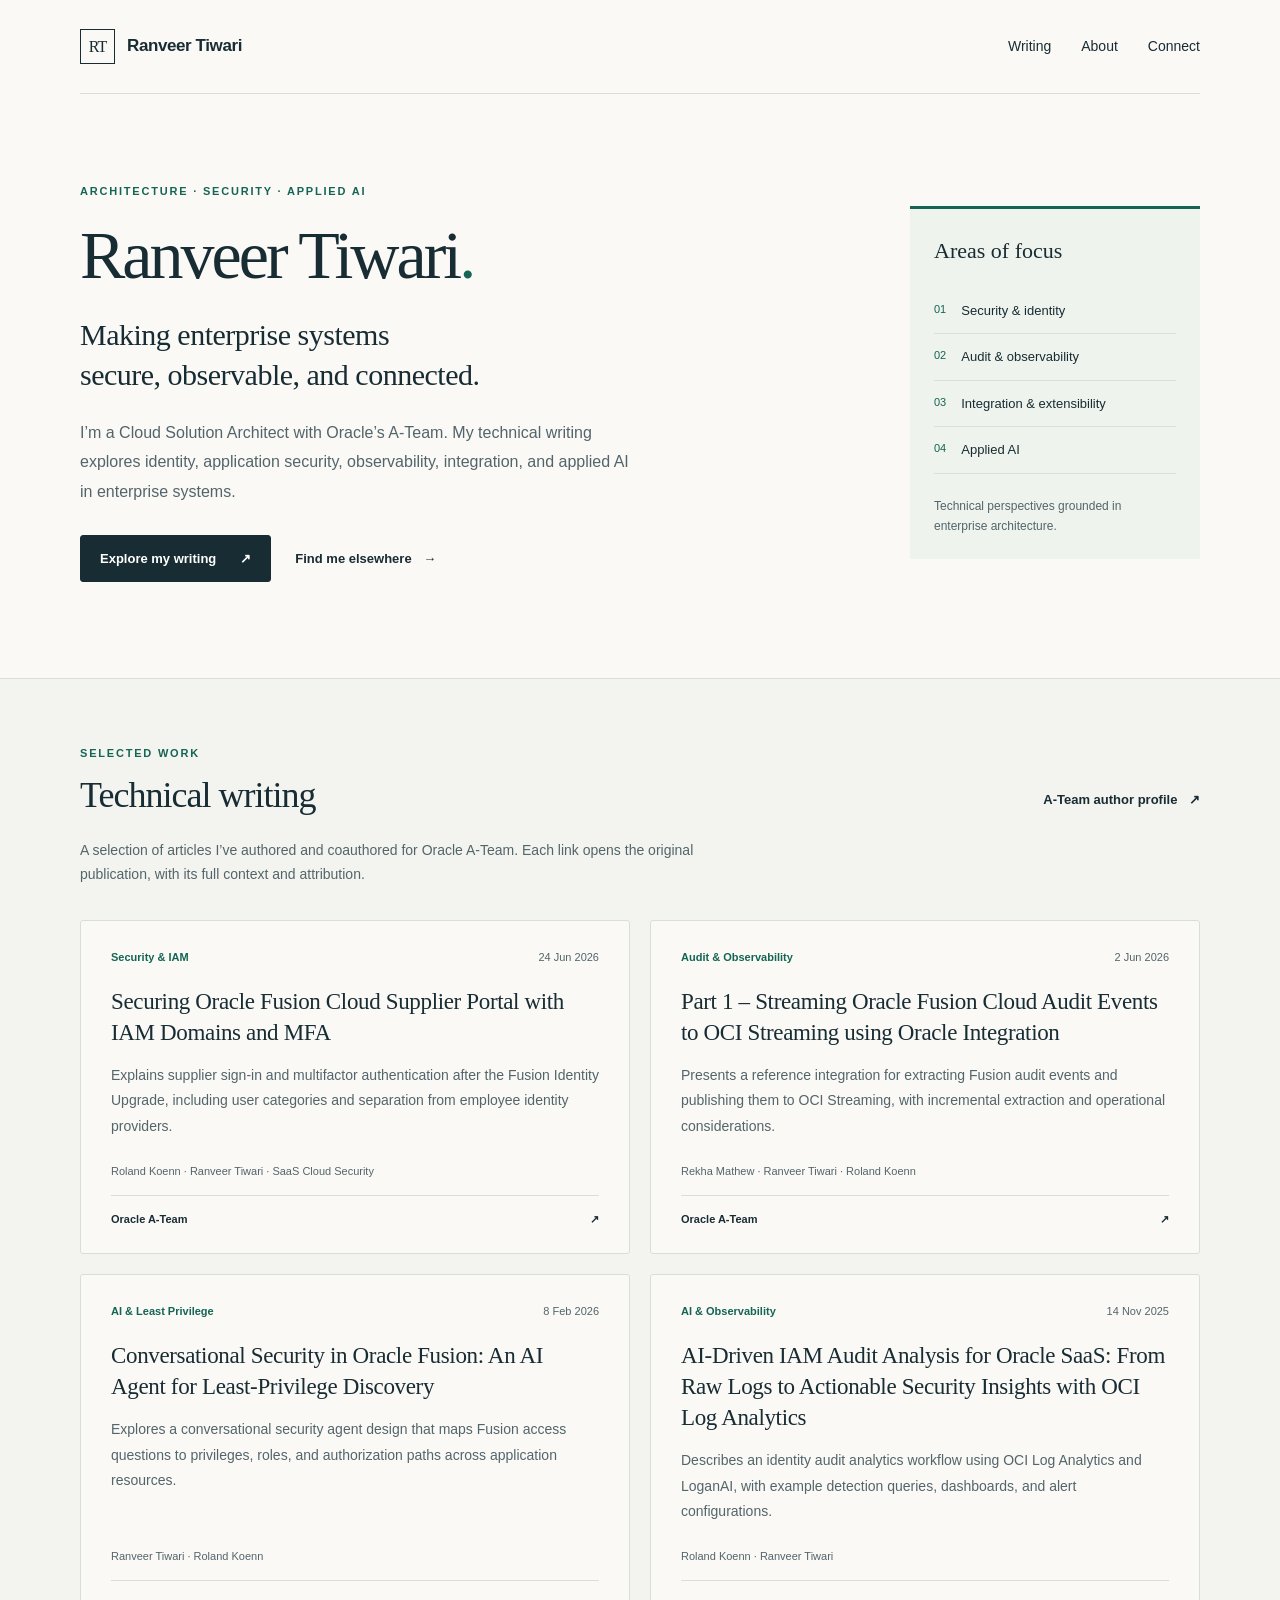
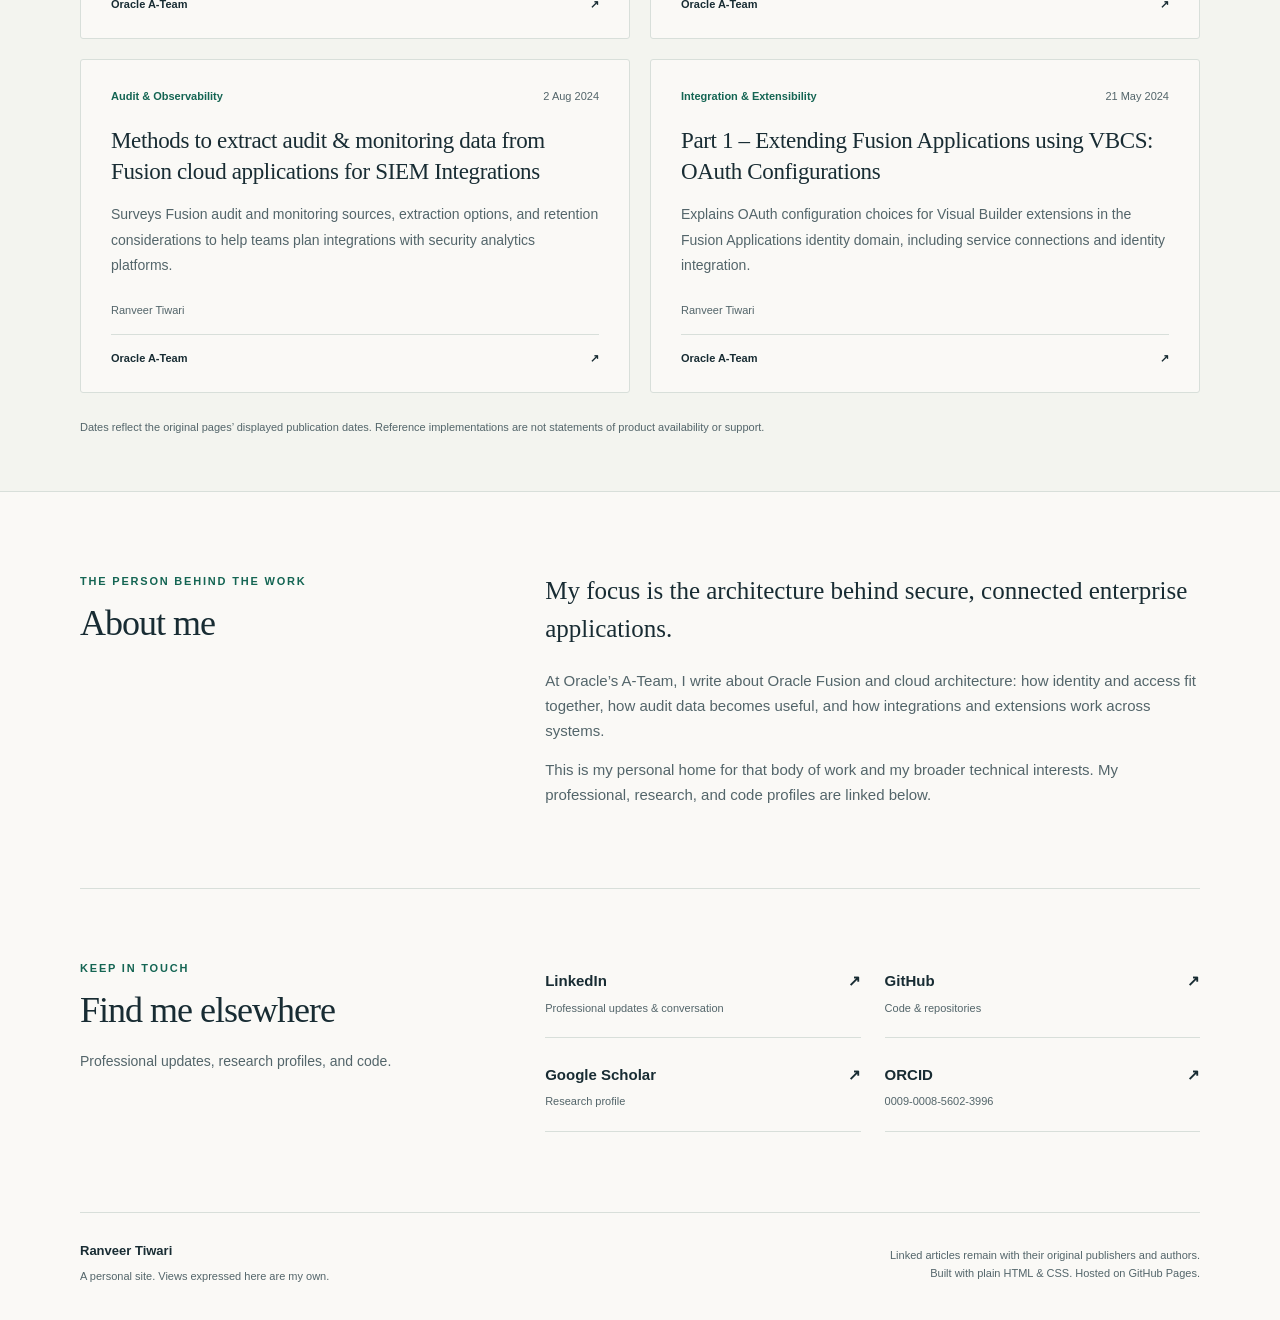
==== index.html @ 76f9ebee "Create Ranveer Tiwari personal portfolio site" ====
<!doctype html>
<html lang="en">
<head>
  <meta charset="utf-8">
  <meta name="viewport" content="width=device-width, initial-scale=1">
  <meta name="color-scheme" content="light">
  <title>Ranveer Tiwari — Enterprise Architecture, Security &amp; Applied AI</title>
  <meta name="description" content="Ranveer Tiwari’s personal home for technical writing on enterprise architecture, Oracle Fusion security, observability, integration, and applied AI.">
  <link rel="canonical" href="https://ranvet.github.io/">
  <meta property="og:type" content="website">
  <meta property="og:site_name" content="Ranveer Tiwari">
  <meta property="og:title" content="Ranveer Tiwari — Enterprise Architecture, Security &amp; Applied AI">
  <meta property="og:description" content="Technical writing and reference architectures for secure, observable enterprise systems.">
  <meta property="og:url" content="https://ranvet.github.io/">
  <meta name="twitter:card" content="summary">
  <link rel="icon" href="/assets/favicon.svg" type="image/svg+xml">
  <link rel="stylesheet" href="/assets/style.css">
  <script type="application/ld+json">
  {
    "@context": "https://schema.org",
    "@type": "Person",
    "name": "Ranveer Tiwari",
    "url": "https://ranvet.github.io/",
    "sameAs": [
      "https://github.com/Ranvet",
      "https://www.linkedin.com/in/ranveertiwari/",
      "https://scholar.google.com/citations?user=N9rX1bMAAAAJ&hl=en",
      "https://orcid.org/0009-0008-5602-3996",
      "https://www.ateam-oracle.com/authors/ranveer-tiwari/"
    ]
  }
  </script>
</head>
<body>
  <a class="skip-link" href="#main">Skip to content</a>
  <header class="site-header wrap">
    <a class="brand" href="/" aria-label="Ranveer Tiwari home"><span class="monogram" aria-hidden="true">RT</span>Ranveer Tiwari</a>
    <nav aria-label="Main navigation">
      <a href="#writing">Writing</a>
      <a href="#about">About</a>
      <a href="#connect">Connect</a>
    </nav>
  </header>

  <main id="main">
    <section class="hero wrap" aria-labelledby="intro-title">
      <div class="hero-copy">
        <p class="eyebrow">Architecture · Security · Applied AI</p>
        <h1 id="intro-title">Ranveer Tiwari<span class="name-dot">.</span></h1>
        <p class="hero-deck">Making enterprise systems<br class="desktop-break"> secure, observable, and connected.</p>
        <p class="hero-description">I’m a Cloud Solution Architect with Oracle’s A-Team. My technical writing explores identity, application security, observability, integration, and applied AI in enterprise systems.</p>
        <div class="hero-actions">
          <a class="button" href="#writing">Explore my writing <span aria-hidden="true">↗</span></a>
          <a class="text-link" href="#connect">Find me elsewhere <span aria-hidden="true">→</span></a>
        </div>
      </div>
      <aside class="focus-note" aria-label="Areas of focus">
        <span class="note-label">Areas of focus</span>
        <ol>
          <li><span aria-hidden="true">01</span>Security &amp; identity</li>
          <li><span aria-hidden="true">02</span>Audit &amp; observability</li>
          <li><span aria-hidden="true">03</span>Integration &amp; extensibility</li>
          <li><span aria-hidden="true">04</span>Applied AI</li>
        </ol>
        <p>Technical perspectives grounded in enterprise architecture.</p>
      </aside>
    </section>

    <section class="writing-section" id="writing" aria-labelledby="writing-title">
      <div class="wrap">
        <div class="section-heading">
          <div><p class="eyebrow">Selected work</p><h2 id="writing-title">Technical writing</h2></div>
          <a class="text-link" href="https://www.ateam-oracle.com/authors/ranveer-tiwari/">A-Team author profile <span aria-hidden="true">↗</span></a>
        </div>
        <p class="section-intro">A selection of articles I’ve authored and coauthored for Oracle A-Team. Each link opens the original publication, with its full context and attribution.</p>
        <div class="article-grid">
          <article class="article-card">
            <div class="article-meta"><span>Security &amp; IAM</span><time datetime="2026-06-24">24 Jun 2026</time></div>
            <h3><a href="https://www.ateam-oracle.com/securing-oracle-fusion-cloud-supplier-portal-with-iam-domains-and-mfa">Securing Oracle Fusion Cloud Supplier Portal with IAM Domains and MFA</a></h3>
            <p>Explains supplier sign-in and multifactor authentication after the Fusion Identity Upgrade, including user categories and separation from employee identity providers.</p>
            <p class="byline">Roland Koenn · Ranveer Tiwari · SaaS Cloud Security</p>
            <span class="publication-label">Oracle A-Team <span aria-hidden="true">↗</span></span>
          </article>
          <article class="article-card">
            <div class="article-meta"><span>Audit &amp; Observability</span><time datetime="2026-06-02">2 Jun 2026</time></div>
            <h3><a href="https://www.ateam-oracle.com/part-1-streaming-oracle-fusion-cloud-audit-events-to-oci-streaming-using-oracle-integration">Part 1 – Streaming Oracle Fusion Cloud Audit Events to OCI Streaming using Oracle Integration</a></h3>
            <p>Presents a reference integration for extracting Fusion audit events and publishing them to OCI Streaming, with incremental extraction and operational considerations.</p>
            <p class="byline">Rekha Mathew · Ranveer Tiwari · Roland Koenn</p>
            <span class="publication-label">Oracle A-Team <span aria-hidden="true">↗</span></span>
          </article>
          <article class="article-card">
            <div class="article-meta"><span>AI &amp; Least Privilege</span><time datetime="2026-02-08">8 Feb 2026</time></div>
            <h3><a href="https://www.ateam-oracle.com/conversational-security-in-oracle-fusion-an-ai-agent-for-least-privilege-discovery">Conversational Security in Oracle Fusion: An AI Agent for Least-Privilege Discovery</a></h3>
            <p>Explores a conversational security agent design that maps Fusion access questions to privileges, roles, and authorization paths across application resources.</p>
            <p class="byline">Ranveer Tiwari · Roland Koenn</p>
            <span class="publication-label">Oracle A-Team <span aria-hidden="true">↗</span></span>
          </article>
          <article class="article-card">
            <div class="article-meta"><span>AI &amp; Observability</span><time datetime="2025-11-14">14 Nov 2025</time></div>
            <h3><a href="https://www.ateam-oracle.com/aidriven-iam-audit-analysis-for-oracle-saas-from-raw-logs-to-actionable-security-insights-with-oci-log-analytics">AI-Driven IAM Audit Analysis for Oracle SaaS: From Raw Logs to Actionable Security Insights with OCI Log Analytics</a></h3>
            <p>Describes an identity audit analytics workflow using OCI Log Analytics and LoganAI, with example detection queries, dashboards, and alert configurations.</p>
            <p class="byline">Roland Koenn · Ranveer Tiwari</p>
            <span class="publication-label">Oracle A-Team <span aria-hidden="true">↗</span></span>
          </article>
          <article class="article-card">
            <div class="article-meta"><span>Audit &amp; Observability</span><time datetime="2024-08-02">2 Aug 2024</time></div>
            <h3><a href="https://www.ateam-oracle.com/methods-to-extract-audit-monitoring-data-from-fusion-applications">Methods to extract audit &amp; monitoring data from Fusion cloud applications for SIEM Integrations</a></h3>
            <p>Surveys Fusion audit and monitoring sources, extraction options, and retention considerations to help teams plan integrations with security analytics platforms.</p>
            <p class="byline">Ranveer Tiwari</p>
            <span class="publication-label">Oracle A-Team <span aria-hidden="true">↗</span></span>
          </article>
          <article class="article-card">
            <div class="article-meta"><span>Integration &amp; Extensibility</span><time datetime="2024-05-21">21 May 2024</time></div>
            <h3><a href="https://www.ateam-oracle.com/using-vbcs-service-connections-provisioned-in-fusion-iam-identity-domain">Part 1 – Extending Fusion Applications using VBCS: OAuth Configurations</a></h3>
            <p>Explains OAuth configuration choices for Visual Builder extensions in the Fusion Applications identity domain, including service connections and identity integration.</p>
            <p class="byline">Ranveer Tiwari</p>
            <span class="publication-label">Oracle A-Team <span aria-hidden="true">↗</span></span>
          </article>
        </div>
        <p class="source-note">Dates reflect the original pages’ displayed publication dates. Reference implementations are not statements of product availability or support.</p>
      </div>
    </section>

    <section class="about-section wrap" id="about" aria-labelledby="about-title">
      <div><p class="eyebrow">The person behind the work</p><h2 id="about-title">About me</h2></div>
      <div class="about-copy">
        <p class="about-lead">My focus is the architecture behind secure, connected enterprise applications.</p>
        <p>At Oracle’s A-Team, I write about Oracle Fusion and cloud architecture: how identity and access fit together, how audit data becomes useful, and how integrations and extensions work across systems.</p>
        <p>This is my personal home for that body of work and my broader technical interests. My professional, research, and code profiles are linked below.</p>
      </div>
    </section>

    <section class="connect-section wrap" id="connect" aria-labelledby="connect-title">
      <div><p class="eyebrow">Keep in touch</p><h2 id="connect-title">Find me elsewhere</h2><p>Professional updates, research profiles, and code.</p></div>
      <div class="profile-grid">
        <a href="https://www.linkedin.com/in/ranveertiwari/"><span>LinkedIn<small>Professional updates &amp; conversation</small></span><span aria-hidden="true">↗</span></a>
        <a href="https://github.com/Ranvet"><span>GitHub<small>Code &amp; repositories</small></span><span aria-hidden="true">↗</span></a>
        <a href="https://scholar.google.com/citations?user=N9rX1bMAAAAJ&amp;hl=en"><span>Google Scholar<small>Research profile</small></span><span aria-hidden="true">↗</span></a>
        <a href="https://orcid.org/0009-0008-5602-3996"><span>ORCID<small>0009-0008-5602-3996</small></span><span aria-hidden="true">↗</span></a>
      </div>
    </section>
  </main>

  <footer class="site-footer wrap">
    <div><a class="footer-name" href="/">Ranveer Tiwari</a><p>A personal site. Views expressed here are my own.</p></div>
    <p>Linked articles remain with their original publishers and authors.<br>Built with plain HTML &amp; CSS. Hosted on GitHub Pages.</p>
  </footer>
</body>
</html>
---- assets/style.css ----
:root{--paper:#faf9f6;--white:#fff;--ink:#182c33;--muted:#53656a;--accent:#146553;--line:#d8dfda;--tint:#eef3ed;--serif:Georgia,'Times New Roman',serif;--sans:-apple-system,BlinkMacSystemFont,'Segoe UI',sans-serif}
*{box-sizing:border-box}
html{scroll-behavior:smooth;scroll-padding-top:30px}
body{margin:0;background:var(--paper);color:var(--ink);font:16px/1.65 var(--sans);-webkit-font-smoothing:antialiased}
a{color:inherit;text-underline-offset:5px}
a:hover{color:var(--accent)}
a:focus-visible{outline:3px solid var(--accent);outline-offset:5px;border-radius:2px}
.wrap{width:min(1120px,calc(100% - 96px));margin-inline:auto}
.skip-link{position:absolute;left:24px;top:-100px;z-index:10;background:var(--ink);color:white;padding:12px 18px}
.skip-link:focus{top:12px;color:white}
.site-header{display:flex;align-items:center;justify-content:space-between;gap:24px;padding-block:29px;border-bottom:1px solid var(--line)}
.brand{display:inline-flex;align-items:center;gap:12px;text-decoration:none;font-size:17px;font-weight:650;letter-spacing:-.4px}
.monogram{display:grid;place-items:center;width:35px;height:35px;border:1px solid var(--ink);font:16px var(--serif);letter-spacing:-1px}
nav{display:flex;gap:30px;font-size:14px}
nav a{text-decoration:none}
.hero{display:grid;grid-template-columns:minmax(0,1fr) 290px;align-items:center;gap:70px;padding-block:88px 96px}
.eyebrow{margin:0 0 19px;color:var(--accent);font-size:11px;font-weight:700;letter-spacing:1.8px;text-transform:uppercase}
h1,h2,h3,p{margin-top:0}
h1{margin-bottom:23px;font:clamp(44px,5.5vw,68px)/1.07 var(--serif);letter-spacing:-3px}
.name-dot{color:var(--accent)}
.hero-deck{margin-bottom:22px;font:clamp(23px,2.5vw,30px)/1.35 var(--serif);letter-spacing:-.5px}
.hero-description{max-width:565px;color:var(--muted);font-size:16px;line-height:1.85}
.hero-actions{display:flex;flex-wrap:wrap;align-items:center;gap:24px;margin-top:28px}
.button{display:inline-flex;align-items:center;gap:24px;background:var(--ink);color:var(--white);padding:12px 19px;text-decoration:none;font-size:13px;font-weight:600;border:1px solid var(--ink);border-radius:3px}
.button:hover{background:var(--accent);border-color:var(--accent);color:white}
.text-link{font-size:13px;font-weight:600;text-decoration:none}
.text-link:hover{text-decoration:underline}
.text-link span{display:inline-block;margin-left:8px}
.focus-note{border-top:3px solid var(--accent);background:var(--tint);padding:29px 24px 22px}
.note-label{font:22px var(--serif)}
.focus-note ol{list-style:none;padding:0;margin:22px 0}
.focus-note li{display:flex;gap:15px;font-size:13px;padding:12px 0;border-bottom:1px solid var(--line)}
.focus-note li span{font-size:11px;color:var(--accent)}
.focus-note p{margin:0;font-size:12px;color:var(--muted);line-height:1.7}
.writing-section{padding-block:65px 55px;border-top:1px solid var(--line);border-bottom:1px solid var(--line);background:#f3f4ef}
.section-heading{display:flex;align-items:flex-end;justify-content:space-between;gap:24px}
.section-heading .eyebrow,.about-section .eyebrow,.connect-section .eyebrow{margin-bottom:12px}
h2{margin:0;font:36px/1.2 var(--serif);letter-spacing:-1px}
.section-heading>.text-link{margin-bottom:7px}
.section-intro{max-width:680px;font-size:14px;color:var(--muted);margin:22px 0 34px}
.article-grid{display:grid;grid-template-columns:repeat(2,minmax(0,1fr));gap:20px}
.article-card{display:flex;flex-direction:column;background:var(--paper);border:1px solid var(--line);padding:28px 30px 25px;border-radius:3px}
.article-meta{display:flex;justify-content:space-between;align-items:baseline;flex-wrap:wrap;gap:8px;margin-bottom:21px;font-size:11px;line-height:1.5}
.article-meta>span{color:var(--accent);font-weight:650}
.article-meta time{color:var(--muted);white-space:nowrap}
h3{font:23px/1.35 var(--serif);letter-spacing:-.35px;margin-bottom:15px}
h3 a{text-decoration:none}
h3 a:hover{text-decoration:underline}
.article-card>p:not(.byline){font-size:14px;color:var(--muted);margin-bottom:23px;line-height:1.8}
.byline{margin-top:auto;margin-bottom:13px;font-size:11px;line-height:1.8;color:var(--muted)}
.publication-label{font-size:11px;font-weight:600;border-top:1px solid var(--line);padding-top:14px;display:flex;justify-content:space-between}
.source-note{font-size:11px;color:var(--muted);margin:25px 0 0}
.about-section{display:grid;grid-template-columns:1fr 1.7fr;gap:80px;padding-block:80px;border-bottom:1px solid var(--line)}
.about-copy p{color:var(--muted);font-size:15px}
.about-copy .about-lead{font:25px/1.5 var(--serif);color:var(--ink);margin-bottom:22px}
.about-copy p:last-child{margin-bottom:0}
.connect-section{display:grid;grid-template-columns:1fr 1.7fr;gap:80px;padding-block:70px 80px}
.connect-section>div>p:last-child{font-size:14px;color:var(--muted);margin:18px 0 0}
.profile-grid{display:grid;grid-template-columns:1fr 1fr;gap:15px 24px}
.profile-grid a{display:flex;justify-content:space-between;align-items:flex-start;gap:12px;border-bottom:1px solid var(--line);padding-block:10px 20px;text-decoration:none;font-size:15px;font-weight:600}
.profile-grid small{display:block;font-weight:400;font-size:11px;color:var(--muted);margin-top:5px}
.profile-grid a:hover{border-bottom-color:var(--accent)}
.site-footer{display:flex;justify-content:space-between;gap:32px;border-top:1px solid var(--line);padding-block:27px 35px;color:var(--muted);font-size:11px}
.footer-name{color:var(--ink);text-decoration:none;font-size:13px;font-weight:600}
.site-footer p{margin:6px 0 0}
.site-footer>p{text-align:right}
.not-found{min-height:65vh;padding-block:100px}
.not-found h1{font-size:55px}
@media(min-width:1600px){.hero{padding-block:105px 110px}}
@media(max-width:960px){.wrap{width:calc(100% - 56px)}.hero{grid-template-columns:minmax(0,1fr) 250px;gap:35px;padding-block:65px}.about-section,.connect-section{gap:40px;grid-template-columns:1fr 1.5fr}.article-card{padding:24px}.profile-grid{grid-template-columns:1fr}.desktop-break{display:none}}
@media(max-width:700px){.wrap{width:calc(100% - 40px)}.site-header{padding-block:20px;gap:16px;flex-wrap:wrap}.brand{font-size:15px}nav{gap:19px;font-size:13px}.monogram{width:30px;height:30px}.hero{grid-template-columns:1fr;gap:35px;padding-block:48px 50px}h1{font-size:49px;letter-spacing:-2px}.hero-deck{font-size:27px}.hero-description{font-size:15px}.hero-actions{gap:19px}.focus-note{padding:23px}.focus-note ol{display:grid;grid-template-columns:1fr 1fr;gap:0 20px;margin-block:15px}.focus-note li{font-size:12px;gap:9px}.section-heading{display:block}.section-heading>.text-link{display:inline-block;margin:20px 0 0}.writing-section{padding-block:43px}.article-grid{grid-template-columns:1fr;gap:16px}.article-card{padding:23px}h2{font-size:32px}h3{font-size:23px}.article-meta{margin-bottom:17px}.about-section,.connect-section{grid-template-columns:1fr;gap:28px;padding-block:48px}.profile-grid{grid-template-columns:1fr 1fr;gap:12px 22px}.site-footer{flex-direction:column;gap:15px}.site-footer>p{text-align:left}}
@media(max-width:380px){.brand{font-size:14px}nav{gap:16px}.site-header{gap:18px}h1{font-size:43px}.profile-grid,.focus-note ol{grid-template-columns:1fr}.hero-actions{align-items:flex-start;flex-direction:column}.article-card{padding:20px}}
@media(prefers-reduced-motion:reduce){html{scroll-behavior:auto}}
@media print{body{background:white;font-size:11pt}.wrap{width:100%}.site-header nav,.hero-actions,.focus-note,.skip-link{display:none}.hero{display:block;padding:25px 0}.hero h1{font-size:36pt}.writing-section{padding:25px 0}.article-grid{display:block}.article-card{break-inside:avoid;margin-bottom:15px}.about-section,.connect-section{display:block;padding:25px 0}.site-footer{font-size:9pt}}
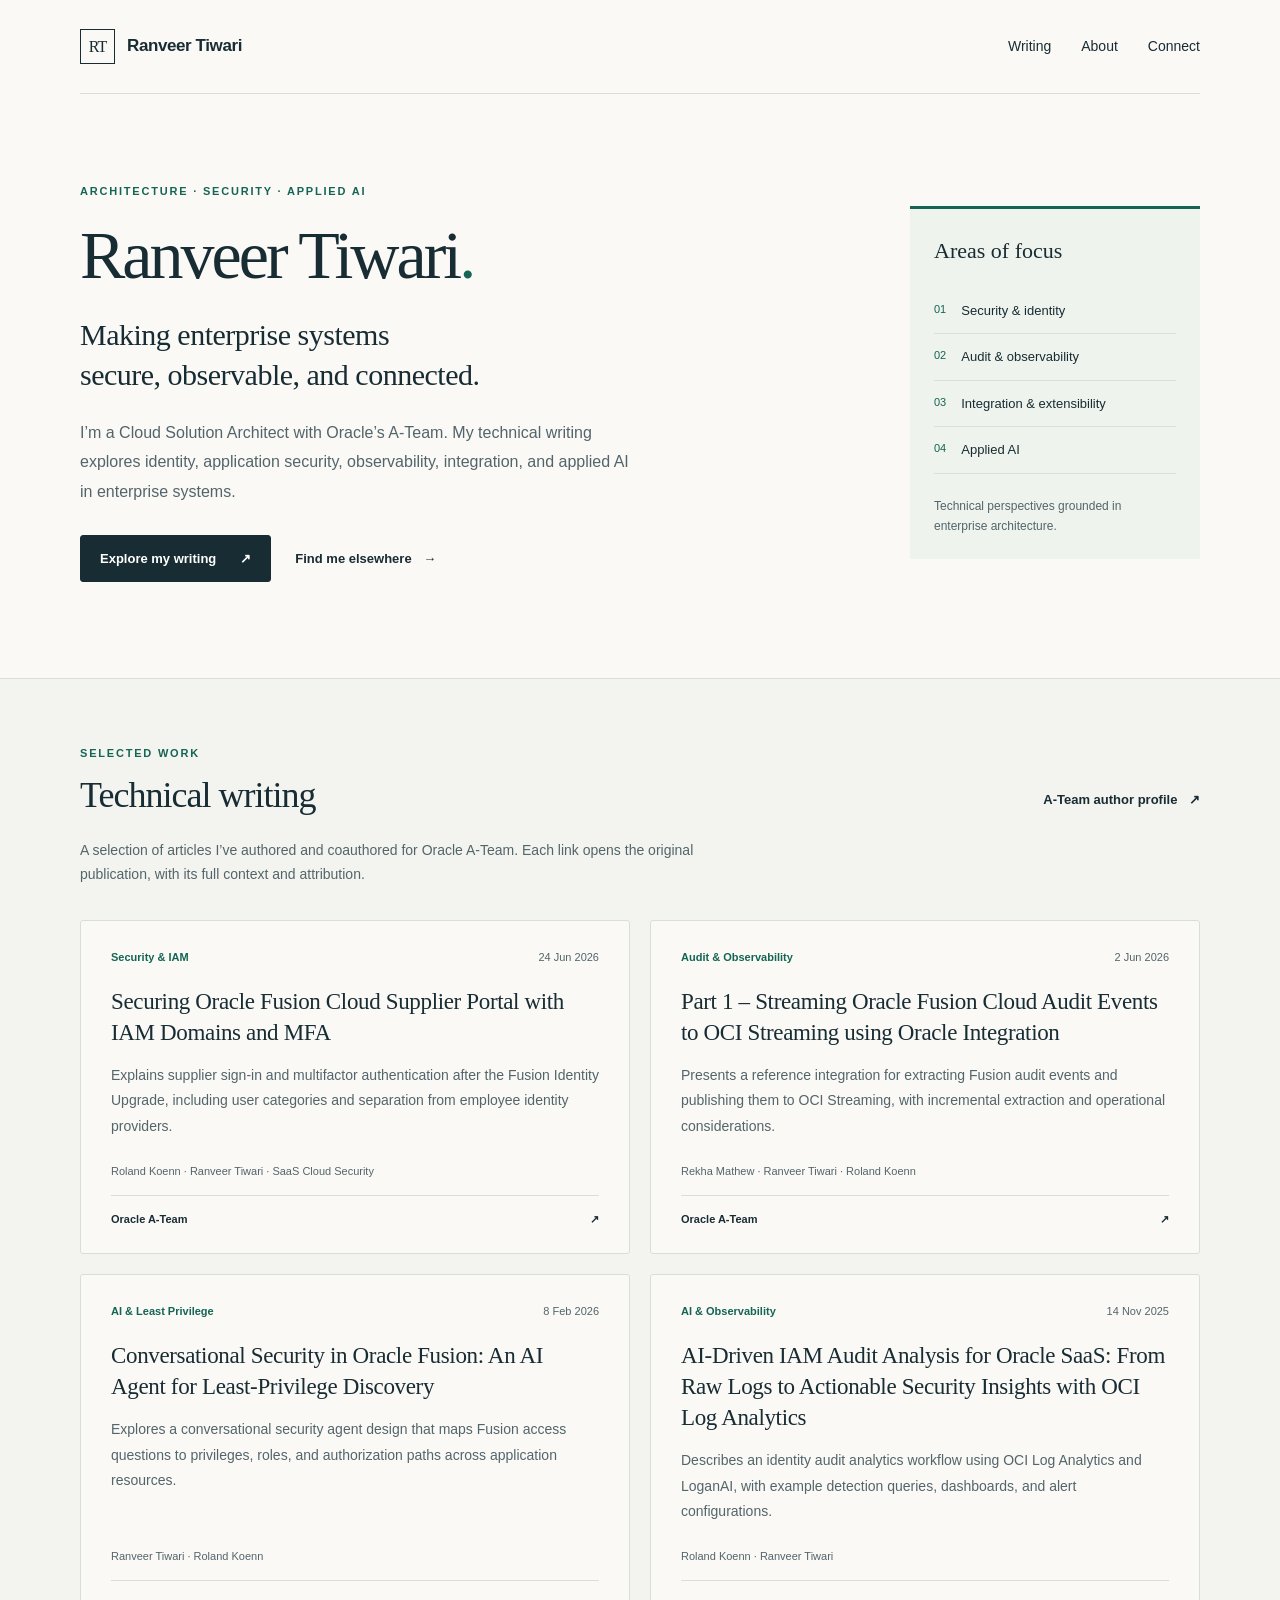
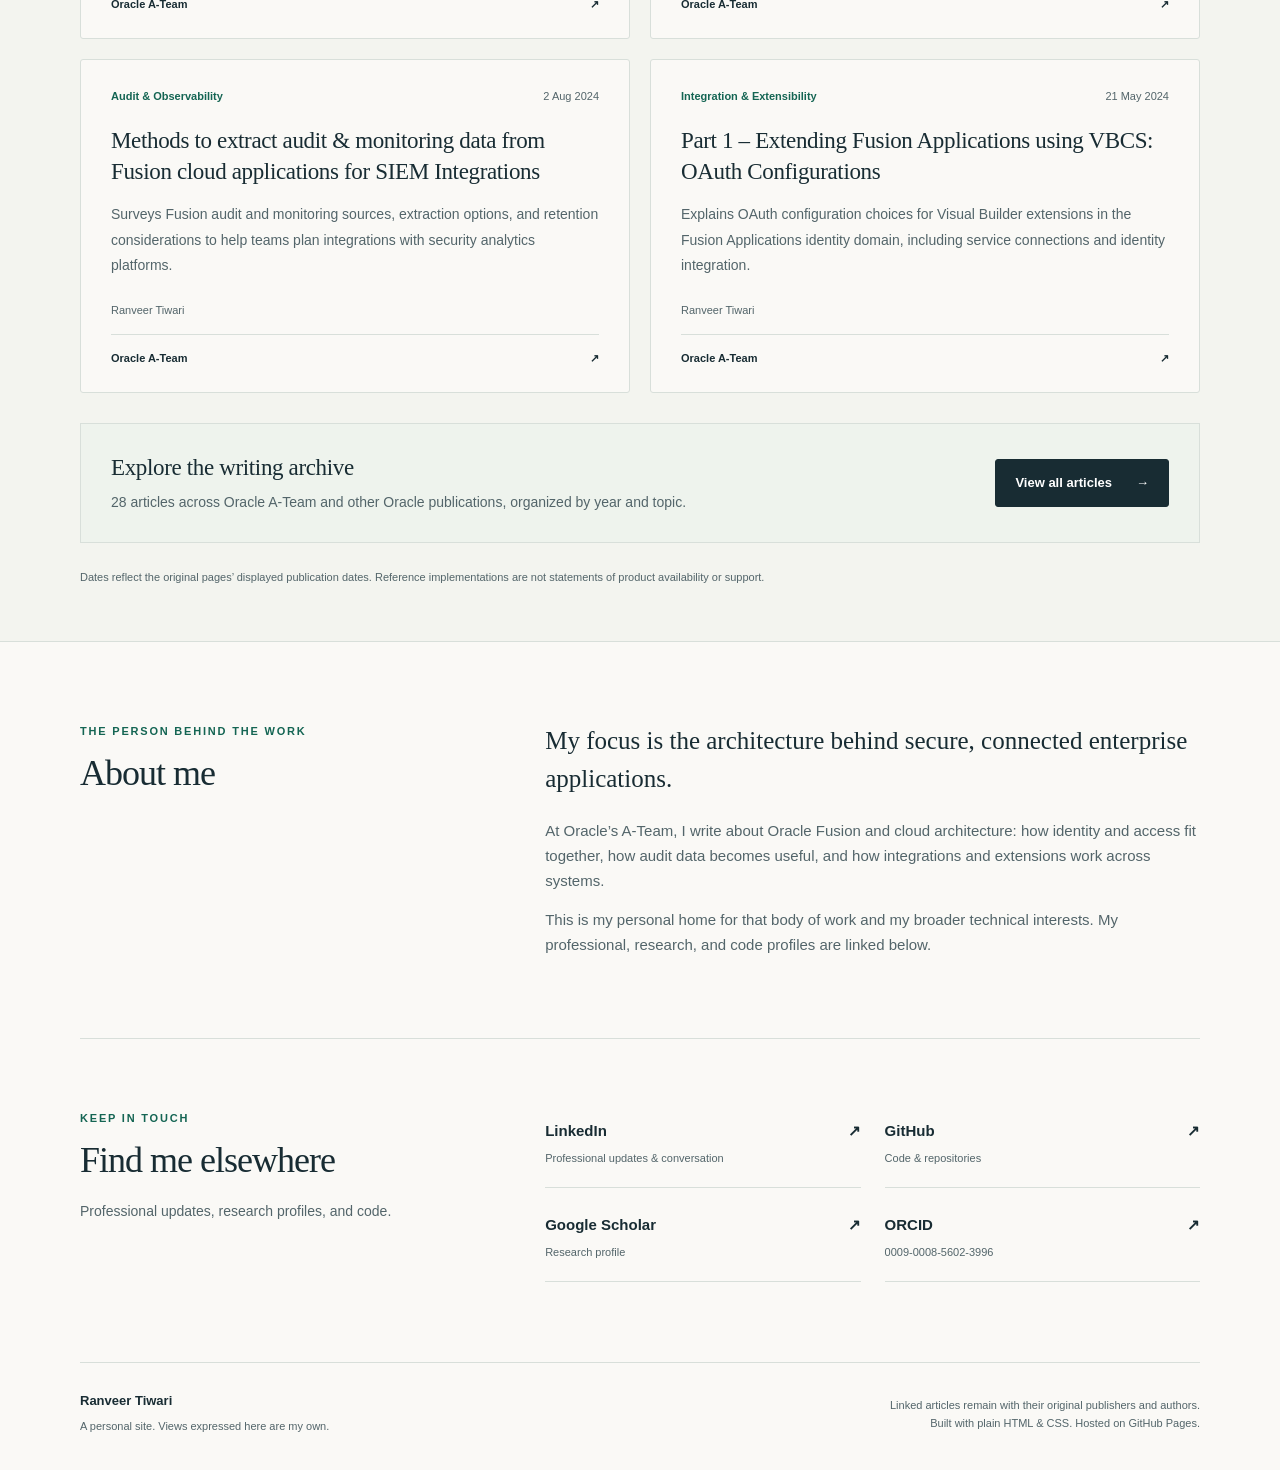
==== commit 1cbdb5ac: "Expand writing archive to 28 verified Oracle articles" ====
--- a/index.html
+++ b/index.html
@@ -36,7 +36,7 @@
   <header class="site-header wrap">
     <a class="brand" href="/" aria-label="Ranveer Tiwari home"><span class="monogram" aria-hidden="true">RT</span>Ranveer Tiwari</a>
     <nav aria-label="Main navigation">
-      <a href="#writing">Writing</a>
+      <a href="/writing/">Writing</a>
       <a href="#about">About</a>
       <a href="#connect">Connect</a>
     </nav>
@@ -50,7 +50,7 @@
         <p class="hero-deck">Making enterprise systems<br class="desktop-break"> secure, observable, and connected.</p>
         <p class="hero-description">I’m a Cloud Solution Architect with Oracle’s A-Team. My technical writing explores identity, application security, observability, integration, and applied AI in enterprise systems.</p>
         <div class="hero-actions">
-          <a class="button" href="#writing">Explore my writing <span aria-hidden="true">↗</span></a>
+          <a class="button" href="/writing/">Explore my writing <span aria-hidden="true">↗</span></a>
           <a class="text-link" href="#connect">Find me elsewhere <span aria-hidden="true">→</span></a>
         </div>
       </div>
@@ -117,6 +117,7 @@
             <span class="publication-label">Oracle A-Team <span aria-hidden="true">↗</span></span>
           </article>
         </div>
+        <div class="archive-callout"><div><h3>Explore the writing archive</h3><p>28 articles across Oracle A-Team and other Oracle publications, organized by year and topic.</p></div><a class="button" href="/writing/">View all articles <span aria-hidden="true">→</span></a></div>
         <p class="source-note">Dates reflect the original pages’ displayed publication dates. Reference implementations are not statements of product availability or support.</p>
       </div>
     </section>
--- a/assets/style.css
+++ b/assets/style.css
@@ -66,6 +66,41 @@
 .site-footer>p{text-align:right}
 .not-found{min-height:65vh;padding-block:100px}
 .not-found h1{font-size:55px}
+[hidden]{display:none!important}
+nav a[aria-current="page"]{color:var(--accent);text-decoration:underline}
+.archive-callout{display:flex;align-items:center;justify-content:space-between;gap:28px;border:1px solid var(--line);background:var(--tint);padding:28px 30px;margin-top:30px}
+.archive-callout h3{margin-bottom:8px}
+.archive-callout p{font-size:14px;color:var(--muted);margin:0}
+.archive-callout .button{flex-shrink:0}
+.archive-hero{padding-block:65px 35px}
+.archive-hero h1{font-size:56px;margin-bottom:20px}
+.archive-hero .section-intro{max-width:730px;font-size:16px;margin:0 0 20px}
+.archive-summary{display:flex;align-items:center;flex-wrap:wrap;gap:12px 24px;margin-top:24px;font-size:13px;color:var(--muted)}
+.archive-summary strong{color:var(--ink)}
+.archive-controls{display:grid;grid-template-columns:minmax(0,2fr) minmax(0,1.1fr) minmax(0,.7fr) auto;align-items:end;gap:16px;padding:24px;background:var(--tint);border:1px solid var(--line);border-radius:3px}
+.archive-controls label{display:block;font-size:12px;font-weight:600}
+.archive-controls input,.archive-controls select{display:block;width:100%;height:43px;margin-top:7px;border:1px solid #a9b8ae;border-radius:3px;background:var(--paper);color:var(--ink);font:14px var(--sans);padding:8px 11px}
+.archive-controls input:focus-visible,.archive-controls select:focus-visible,.reset-filters:focus-visible{outline:3px solid var(--accent);outline-offset:3px}
+.reset-filters{height:43px;background:transparent;border:0;font:13px var(--sans);text-decoration:underline;text-underline-offset:4px;cursor:pointer;color:var(--accent);padding:10px}
+.archive-status{font-size:12px;color:var(--muted);margin:18px 0 0}
+.year-group{margin-block:45px}
+.year-heading{display:flex;align-items:baseline;gap:16px;padding-bottom:15px;border-bottom:1px solid var(--line)}
+.year-heading h2{font-size:31px}
+.year-heading span{font-size:12px;color:var(--muted)}
+.archive-entry{display:grid;grid-template-columns:125px minmax(0,1fr);gap:25px;padding:27px 0;border-bottom:1px solid var(--line)}
+.archive-entry>time{font-size:12px;color:var(--muted);padding-top:5px}
+.archive-entry h3{font-size:24px;margin-bottom:11px}
+.entry-summary{max-width:820px;color:var(--muted);font-size:14px;margin-bottom:12px}
+.entry-meta{display:flex;align-items:baseline;flex-wrap:wrap;gap:8px 18px;font-size:11px;margin-bottom:10px}
+.topic-tag{font-weight:650;color:var(--accent)}
+.entry-publisher{color:var(--muted)}
+.archive-entry .byline{margin-bottom:0}
+.archive-empty{padding:40px 0;font:23px var(--serif)}
+.archive-notes{border-top:1px solid var(--line);padding-block:25px 50px;color:var(--muted);font-size:12px}
+.archive-notes p{max-width:850px;margin-bottom:12px}
+@media(max-width:800px){.archive-controls{grid-template-columns:1fr 1fr}.archive-controls label:first-child{grid-column:1/-1}.archive-callout{align-items:flex-start;flex-direction:column}}
+@media(max-width:700px){.archive-hero{padding-block:45px 30px}.archive-hero h1{font-size:45px;letter-spacing:-2px}.archive-controls{gap:14px;padding:18px}.archive-controls .reset-filters{grid-column:1/-1;justify-self:start;height:auto;padding:0}.archive-entry{grid-template-columns:1fr;gap:10px;padding-block:25px}.archive-entry>time{padding:0}.archive-entry h3{font-size:23px}.year-group{margin-block:35px}.archive-callout{padding:23px}.archive-hero .section-intro{font-size:15px}}
+@media print{.archive-controls,.archive-status,.archive-callout{display:none}.archive-entry{break-inside:avoid}.archive-hero{padding-block:25px}}
 @media(min-width:1600px){.hero{padding-block:105px 110px}}
 @media(max-width:960px){.wrap{width:calc(100% - 56px)}.hero{grid-template-columns:minmax(0,1fr) 250px;gap:35px;padding-block:65px}.about-section,.connect-section{gap:40px;grid-template-columns:1fr 1.5fr}.article-card{padding:24px}.profile-grid{grid-template-columns:1fr}.desktop-break{display:none}}
 @media(max-width:700px){.wrap{width:calc(100% - 40px)}.site-header{padding-block:20px;gap:16px;flex-wrap:wrap}.brand{font-size:15px}nav{gap:19px;font-size:13px}.monogram{width:30px;height:30px}.hero{grid-template-columns:1fr;gap:35px;padding-block:48px 50px}h1{font-size:49px;letter-spacing:-2px}.hero-deck{font-size:27px}.hero-description{font-size:15px}.hero-actions{gap:19px}.focus-note{padding:23px}.focus-note ol{display:grid;grid-template-columns:1fr 1fr;gap:0 20px;margin-block:15px}.focus-note li{font-size:12px;gap:9px}.section-heading{display:block}.section-heading>.text-link{display:inline-block;margin:20px 0 0}.writing-section{padding-block:43px}.article-grid{grid-template-columns:1fr;gap:16px}.article-card{padding:23px}h2{font-size:32px}h3{font-size:23px}.article-meta{margin-bottom:17px}.about-section,.connect-section{grid-template-columns:1fr;gap:28px;padding-block:48px}.profile-grid{grid-template-columns:1fr 1fr;gap:12px 22px}.site-footer{flex-direction:column;gap:15px}.site-footer>p{text-align:left}}
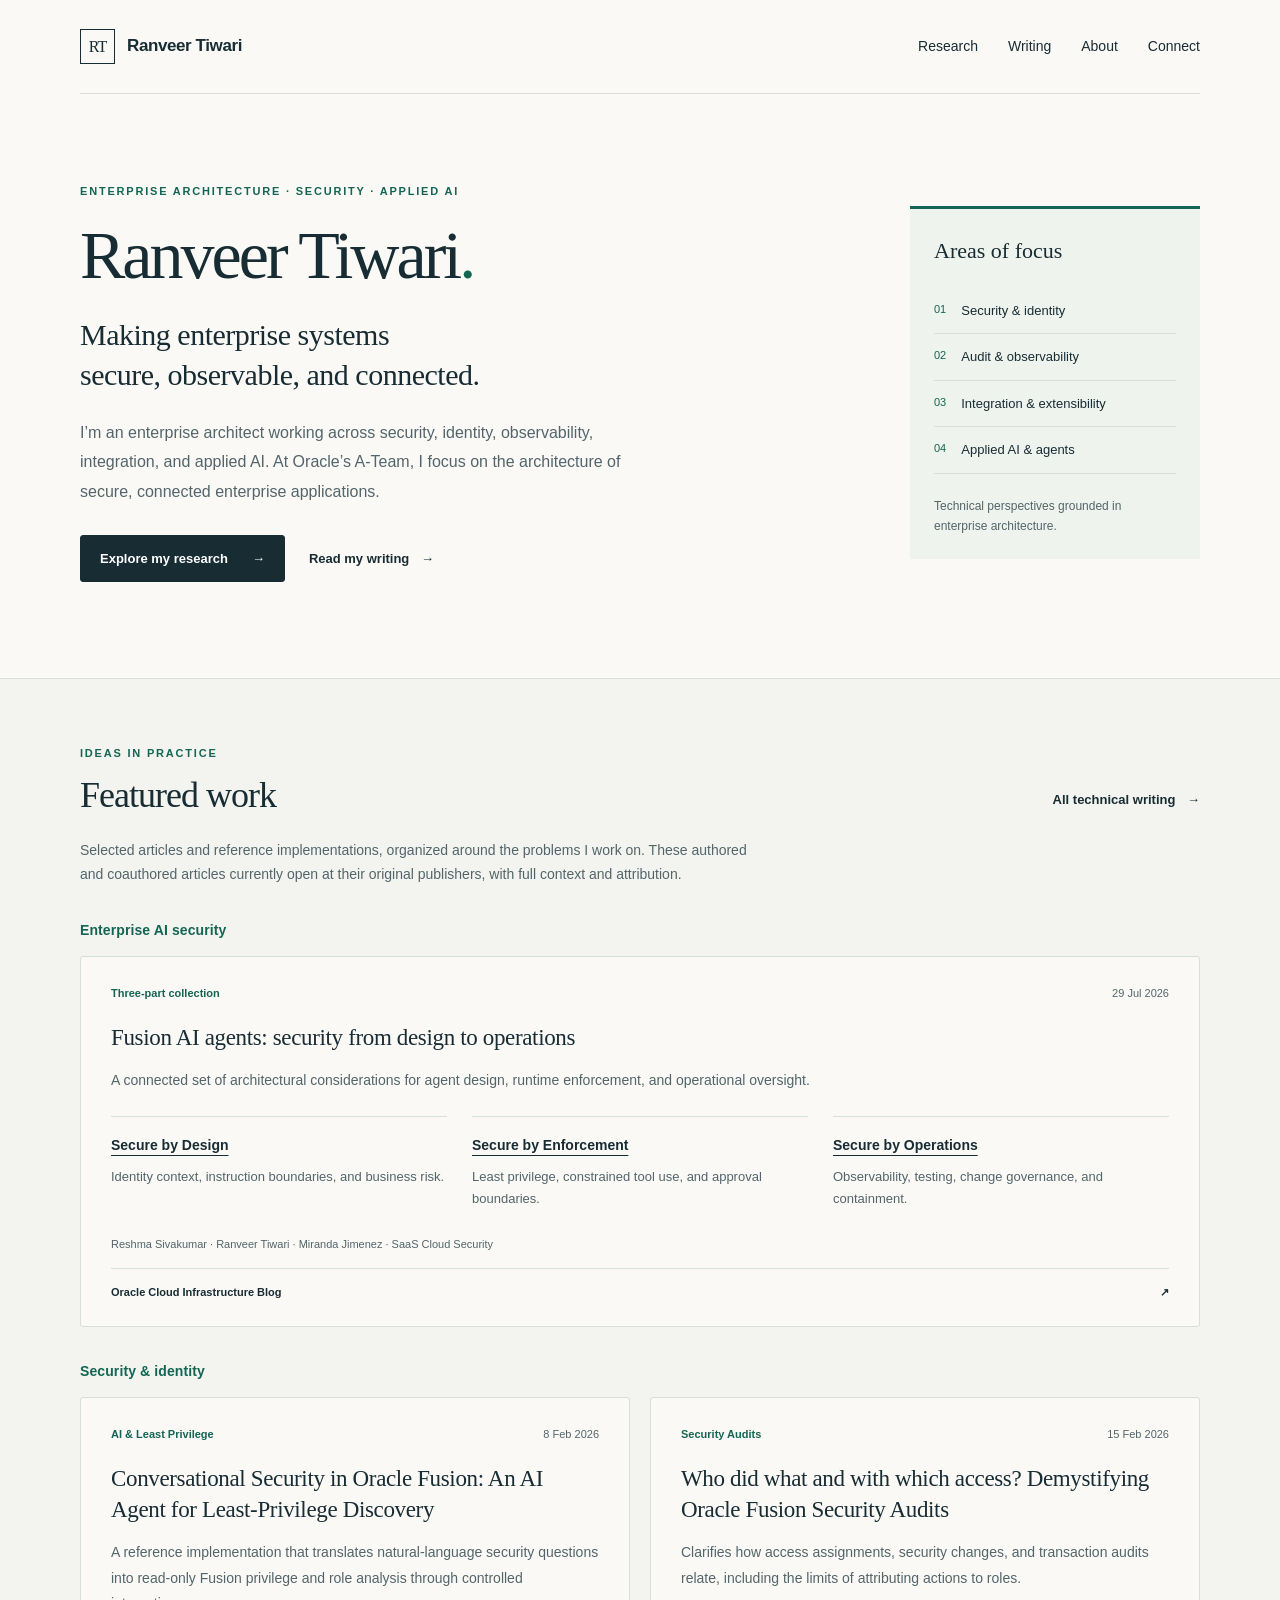
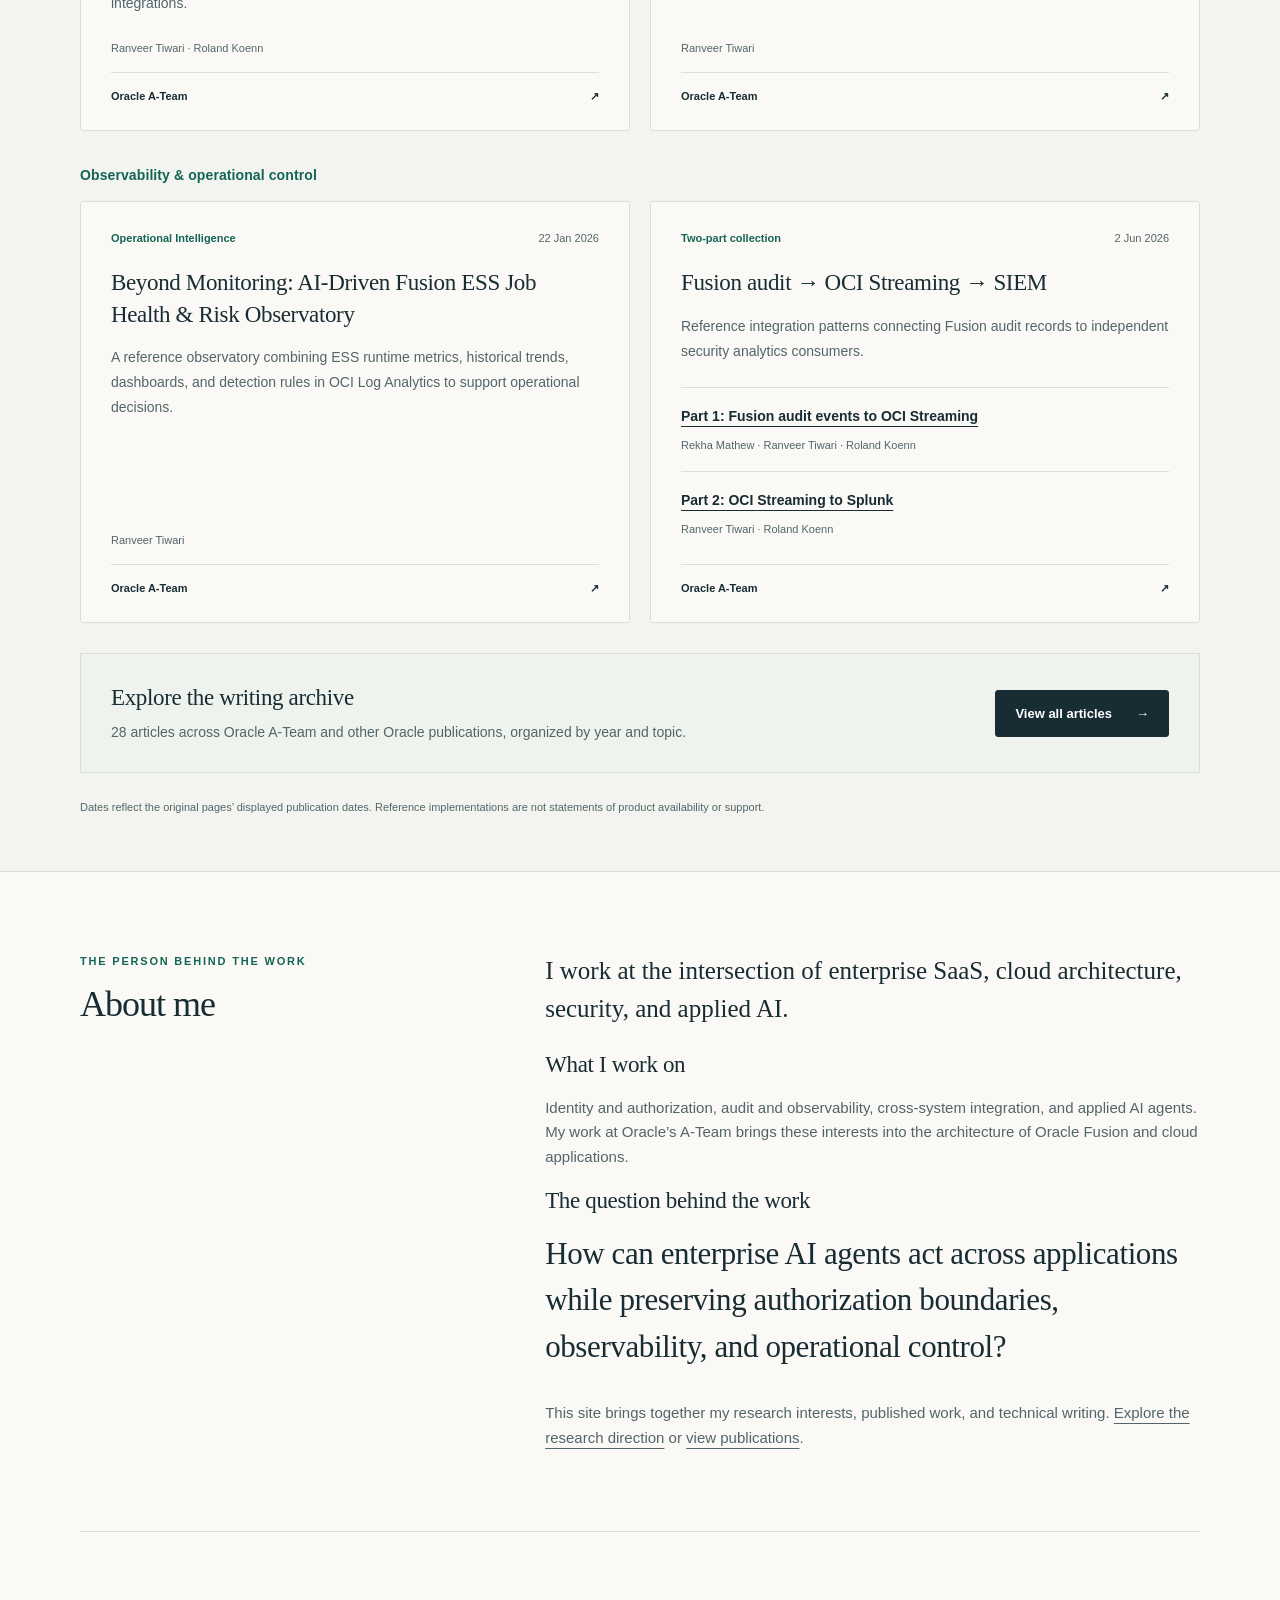
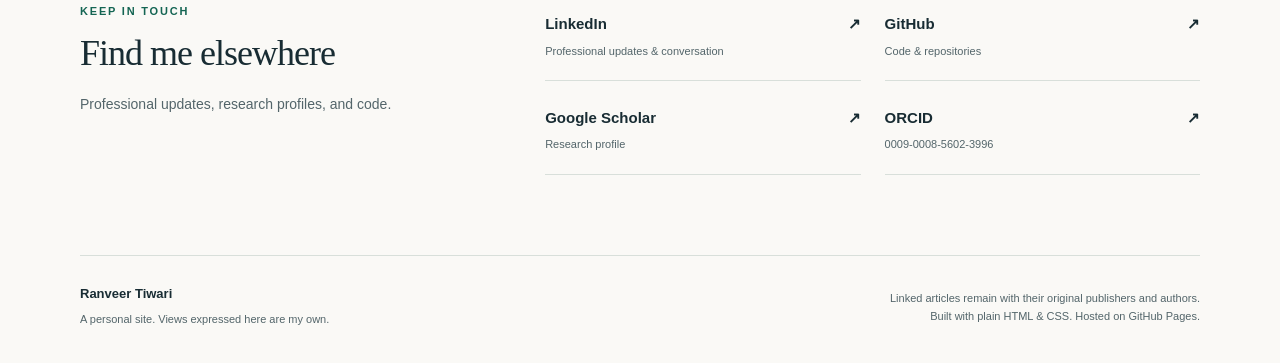
==== commit 64f7f0f0: "Add research identity and thematic featured work" ====
--- a/index.html
+++ b/index.html
@@ -5,12 +5,12 @@
   <meta name="viewport" content="width=device-width, initial-scale=1">
   <meta name="color-scheme" content="light">
   <title>Ranveer Tiwari — Enterprise Architecture, Security &amp; Applied AI</title>
-  <meta name="description" content="Ranveer Tiwari’s personal home for technical writing on enterprise architecture, Oracle Fusion security, observability, integration, and applied AI.">
+  <meta name="description" content="Ranveer Tiwari’s research interests, publications, and technical writing on enterprise architecture, security, identity, observability, integration, and applied AI.">
   <link rel="canonical" href="https://ranvet.github.io/">
   <meta property="og:type" content="website">
   <meta property="og:site_name" content="Ranveer Tiwari">
   <meta property="og:title" content="Ranveer Tiwari — Enterprise Architecture, Security &amp; Applied AI">
-  <meta property="og:description" content="Technical writing and reference architectures for secure, observable enterprise systems.">
+  <meta property="og:description" content="Research interests, published work, and reference architectures for secure, observable enterprise systems.">
   <meta property="og:url" content="https://ranvet.github.io/">
   <meta name="twitter:card" content="summary">
   <link rel="icon" href="/assets/favicon.svg" type="image/svg+xml">
@@ -36,6 +36,7 @@
   <header class="site-header wrap">
     <a class="brand" href="/" aria-label="Ranveer Tiwari home"><span class="monogram" aria-hidden="true">RT</span>Ranveer Tiwari</a>
     <nav aria-label="Main navigation">
+      <a href="/research/">Research</a>
       <a href="/writing/">Writing</a>
       <a href="#about">About</a>
       <a href="#connect">Connect</a>
@@ -45,13 +46,13 @@
   <main id="main">
     <section class="hero wrap" aria-labelledby="intro-title">
       <div class="hero-copy">
-        <p class="eyebrow">Architecture · Security · Applied AI</p>
+        <p class="eyebrow">Enterprise Architecture · Security · Applied AI</p>
         <h1 id="intro-title">Ranveer Tiwari<span class="name-dot">.</span></h1>
         <p class="hero-deck">Making enterprise systems<br class="desktop-break"> secure, observable, and connected.</p>
-        <p class="hero-description">I’m a Cloud Solution Architect with Oracle’s A-Team. My technical writing explores identity, application security, observability, integration, and applied AI in enterprise systems.</p>
+        <p class="hero-description">I’m an enterprise architect working across security, identity, observability, integration, and applied AI. At Oracle’s A-Team, I focus on the architecture of secure, connected enterprise applications.</p>
         <div class="hero-actions">
-          <a class="button" href="/writing/">Explore my writing <span aria-hidden="true">↗</span></a>
-          <a class="text-link" href="#connect">Find me elsewhere <span aria-hidden="true">→</span></a>
+          <a class="button" href="/research/">Explore my research <span aria-hidden="true">→</span></a>
+          <a class="text-link" href="/writing/">Read my writing <span aria-hidden="true">→</span></a>
         </div>
       </div>
       <aside class="focus-note" aria-label="Areas of focus">
@@ -60,7 +61,7 @@
           <li><span aria-hidden="true">01</span>Security &amp; identity</li>
           <li><span aria-hidden="true">02</span>Audit &amp; observability</li>
           <li><span aria-hidden="true">03</span>Integration &amp; extensibility</li>
-          <li><span aria-hidden="true">04</span>Applied AI</li>
+          <li><span aria-hidden="true">04</span>Applied AI &amp; agents</li>
         </ol>
         <p>Technical perspectives grounded in enterprise architecture.</p>
       </aside>
@@ -69,54 +70,66 @@
     <section class="writing-section" id="writing" aria-labelledby="writing-title">
       <div class="wrap">
         <div class="section-heading">
-          <div><p class="eyebrow">Selected work</p><h2 id="writing-title">Technical writing</h2></div>
-          <a class="text-link" href="https://www.ateam-oracle.com/authors/ranveer-tiwari/">A-Team author profile <span aria-hidden="true">↗</span></a>
+          <div><p class="eyebrow">Ideas in practice</p><h2 id="writing-title">Featured work</h2></div>
+          <a class="text-link" href="/writing/">All technical writing <span aria-hidden="true">→</span></a>
         </div>
-        <p class="section-intro">A selection of articles I’ve authored and coauthored for Oracle A-Team. Each link opens the original publication, with its full context and attribution.</p>
-        <div class="article-grid">
-          <article class="article-card">
-            <div class="article-meta"><span>Security &amp; IAM</span><time datetime="2026-06-24">24 Jun 2026</time></div>
-            <h3><a href="https://www.ateam-oracle.com/securing-oracle-fusion-cloud-supplier-portal-with-iam-domains-and-mfa">Securing Oracle Fusion Cloud Supplier Portal with IAM Domains and MFA</a></h3>
-            <p>Explains supplier sign-in and multifactor authentication after the Fusion Identity Upgrade, including user categories and separation from employee identity providers.</p>
-            <p class="byline">Roland Koenn · Ranveer Tiwari · SaaS Cloud Security</p>
-            <span class="publication-label">Oracle A-Team <span aria-hidden="true">↗</span></span>
+        <p class="section-intro">Selected articles and reference implementations, organized around the problems I work on. These authored and coauthored articles currently open at their original publishers, with full context and attribution.</p>
+        <section class="featured-group" aria-labelledby="featured-ai">
+          <h3 class="featured-group-title" id="featured-ai">Enterprise AI security</h3>
+          <article class="article-card collection-card">
+            <div class="article-meta"><span>Three-part collection</span><time datetime="2026-07-29">29 Jul 2026</time></div>
+            <h4>Fusion AI agents: security from design to operations</h4>
+            <p>A connected set of architectural considerations for agent design, runtime enforcement, and operational oversight.</p>
+            <ol class="series-links security-series">
+              <li><a href="https://blogs.oracle.com/cloud-infrastructure/fusion-ai-agents-secure-by-design">Secure by Design</a><span>Identity context, instruction boundaries, and business risk.</span></li>
+              <li><a href="https://blogs.oracle.com/cloud-infrastructure/fusion-ai-agents-secure-by-enforcement">Secure by Enforcement</a><span>Least privilege, constrained tool use, and approval boundaries.</span></li>
+              <li><a href="https://blogs.oracle.com/cloud-infrastructure/fusion-ai-agents-secure-by-operations">Secure by Operations</a><span>Observability, testing, change governance, and containment.</span></li>
+            </ol>
+            <p class="byline">Reshma Sivakumar · Ranveer Tiwari · Miranda Jimenez · SaaS Cloud Security</p>
+            <span class="publication-label">Oracle Cloud Infrastructure Blog <span aria-hidden="true">↗</span></span>
           </article>
-          <article class="article-card">
-            <div class="article-meta"><span>Audit &amp; Observability</span><time datetime="2026-06-02">2 Jun 2026</time></div>
-            <h3><a href="https://www.ateam-oracle.com/part-1-streaming-oracle-fusion-cloud-audit-events-to-oci-streaming-using-oracle-integration">Part 1 – Streaming Oracle Fusion Cloud Audit Events to OCI Streaming using Oracle Integration</a></h3>
-            <p>Presents a reference integration for extracting Fusion audit events and publishing them to OCI Streaming, with incremental extraction and operational considerations.</p>
-            <p class="byline">Rekha Mathew · Ranveer Tiwari · Roland Koenn</p>
-            <span class="publication-label">Oracle A-Team <span aria-hidden="true">↗</span></span>
-          </article>
-          <article class="article-card">
-            <div class="article-meta"><span>AI &amp; Least Privilege</span><time datetime="2026-02-08">8 Feb 2026</time></div>
-            <h3><a href="https://www.ateam-oracle.com/conversational-security-in-oracle-fusion-an-ai-agent-for-least-privilege-discovery">Conversational Security in Oracle Fusion: An AI Agent for Least-Privilege Discovery</a></h3>
-            <p>Explores a conversational security agent design that maps Fusion access questions to privileges, roles, and authorization paths across application resources.</p>
-            <p class="byline">Ranveer Tiwari · Roland Koenn</p>
-            <span class="publication-label">Oracle A-Team <span aria-hidden="true">↗</span></span>
-          </article>
-          <article class="article-card">
-            <div class="article-meta"><span>AI &amp; Observability</span><time datetime="2025-11-14">14 Nov 2025</time></div>
-            <h3><a href="https://www.ateam-oracle.com/aidriven-iam-audit-analysis-for-oracle-saas-from-raw-logs-to-actionable-security-insights-with-oci-log-analytics">AI-Driven IAM Audit Analysis for Oracle SaaS: From Raw Logs to Actionable Security Insights with OCI Log Analytics</a></h3>
-            <p>Describes an identity audit analytics workflow using OCI Log Analytics and LoganAI, with example detection queries, dashboards, and alert configurations.</p>
-            <p class="byline">Roland Koenn · Ranveer Tiwari</p>
-            <span class="publication-label">Oracle A-Team <span aria-hidden="true">↗</span></span>
-          </article>
-          <article class="article-card">
-            <div class="article-meta"><span>Audit &amp; Observability</span><time datetime="2024-08-02">2 Aug 2024</time></div>
-            <h3><a href="https://www.ateam-oracle.com/methods-to-extract-audit-monitoring-data-from-fusion-applications">Methods to extract audit &amp; monitoring data from Fusion cloud applications for SIEM Integrations</a></h3>
-            <p>Surveys Fusion audit and monitoring sources, extraction options, and retention considerations to help teams plan integrations with security analytics platforms.</p>
-            <p class="byline">Ranveer Tiwari</p>
-            <span class="publication-label">Oracle A-Team <span aria-hidden="true">↗</span></span>
-          </article>
-          <article class="article-card">
-            <div class="article-meta"><span>Integration &amp; Extensibility</span><time datetime="2024-05-21">21 May 2024</time></div>
-            <h3><a href="https://www.ateam-oracle.com/using-vbcs-service-connections-provisioned-in-fusion-iam-identity-domain">Part 1 – Extending Fusion Applications using VBCS: OAuth Configurations</a></h3>
-            <p>Explains OAuth configuration choices for Visual Builder extensions in the Fusion Applications identity domain, including service connections and identity integration.</p>
-            <p class="byline">Ranveer Tiwari</p>
-            <span class="publication-label">Oracle A-Team <span aria-hidden="true">↗</span></span>
-          </article>
-        </div>
+        </section>
+        <section class="featured-group" aria-labelledby="featured-identity">
+          <h3 class="featured-group-title" id="featured-identity">Security &amp; identity</h3>
+          <div class="article-grid">
+            <article class="article-card">
+              <div class="article-meta"><span>AI &amp; Least Privilege</span><time datetime="2026-02-08">8 Feb 2026</time></div>
+              <h4><a href="https://www.ateam-oracle.com/conversational-security-in-oracle-fusion-an-ai-agent-for-least-privilege-discovery">Conversational Security in Oracle Fusion: An AI Agent for Least-Privilege Discovery</a></h4>
+              <p>A reference implementation that translates natural-language security questions into read-only Fusion privilege and role analysis through controlled integrations.</p>
+              <p class="byline">Ranveer Tiwari · Roland Koenn</p>
+              <span class="publication-label">Oracle A-Team <span aria-hidden="true">↗</span></span>
+            </article>
+            <article class="article-card">
+              <div class="article-meta"><span>Security Audits</span><time datetime="2026-02-15">15 Feb 2026</time></div>
+              <h4><a href="https://www.ateam-oracle.com/who-did-what-and-with-which-access-demystifying-oracle-fusion-security-audits">Who did what and with which access? Demystifying Oracle Fusion Security Audits</a></h4>
+              <p>Clarifies how access assignments, security changes, and transaction audits relate, including the limits of attributing actions to roles.</p>
+              <p class="byline">Ranveer Tiwari</p>
+              <span class="publication-label">Oracle A-Team <span aria-hidden="true">↗</span></span>
+            </article>
+          </div>
+        </section>
+        <section class="featured-group" aria-labelledby="featured-observability">
+          <h3 class="featured-group-title" id="featured-observability">Observability &amp; operational control</h3>
+          <div class="article-grid">
+            <article class="article-card">
+              <div class="article-meta"><span>Operational Intelligence</span><time datetime="2026-01-22">22 Jan 2026</time></div>
+              <h4><a href="https://www.ateam-oracle.com/beyond-monitoring-ai-driven-fusion-ess-job-health-risk-observatory-operational-intelligence-for-ess-jobs-with-oci-log-analytics">Beyond Monitoring: AI-Driven Fusion ESS Job Health &amp; Risk Observatory</a></h4>
+              <p>A reference observatory combining ESS runtime metrics, historical trends, dashboards, and detection rules in OCI Log Analytics to support operational decisions.</p>
+              <p class="byline">Ranveer Tiwari</p>
+              <span class="publication-label">Oracle A-Team <span aria-hidden="true">↗</span></span>
+            </article>
+            <article class="article-card collection-card">
+              <div class="article-meta"><span>Two-part collection</span><time datetime="2026-06-02">2 Jun 2026</time></div>
+              <h4>Fusion audit → OCI Streaming → SIEM</h4>
+              <p>Reference integration patterns connecting Fusion audit records to independent security analytics consumers.</p>
+              <ol class="series-links">
+                <li><a href="https://www.ateam-oracle.com/part-1-streaming-oracle-fusion-cloud-audit-events-to-oci-streaming-using-oracle-integration">Part 1: Fusion audit events to OCI Streaming</a><span class="series-byline">Rekha Mathew · Ranveer Tiwari · Roland Koenn</span></li>
+                <li><a href="https://www.ateam-oracle.com/part-2-integrating-oci-streaming-with-siem-platforms-splunk-using-oci-functions-and-kafka-connect">Part 2: OCI Streaming to Splunk</a><span class="series-byline">Ranveer Tiwari · Roland Koenn</span></li>
+              </ol>
+              <span class="publication-label">Oracle A-Team <span aria-hidden="true">↗</span></span>
+            </article>
+          </div>
+        </section>
         <div class="archive-callout"><div><h3>Explore the writing archive</h3><p>28 articles across Oracle A-Team and other Oracle publications, organized by year and topic.</p></div><a class="button" href="/writing/">View all articles <span aria-hidden="true">→</span></a></div>
         <p class="source-note">Dates reflect the original pages’ displayed publication dates. Reference implementations are not statements of product availability or support.</p>
       </div>
@@ -125,9 +138,12 @@
     <section class="about-section wrap" id="about" aria-labelledby="about-title">
       <div><p class="eyebrow">The person behind the work</p><h2 id="about-title">About me</h2></div>
       <div class="about-copy">
-        <p class="about-lead">My focus is the architecture behind secure, connected enterprise applications.</p>
-        <p>At Oracle’s A-Team, I write about Oracle Fusion and cloud architecture: how identity and access fit together, how audit data becomes useful, and how integrations and extensions work across systems.</p>
-        <p>This is my personal home for that body of work and my broader technical interests. My professional, research, and code profiles are linked below.</p>
+        <p class="about-lead">I work at the intersection of enterprise SaaS, cloud architecture, security, and applied AI.</p>
+        <h3>What I work on</h3>
+        <p>Identity and authorization, audit and observability, cross-system integration, and applied AI agents. My work at Oracle’s A-Team brings these interests into the architecture of Oracle Fusion and cloud applications.</p>
+        <h3>The question behind the work</h3>
+        <p class="research-question">How can enterprise AI agents act across applications while preserving authorization boundaries, observability, and operational control?</p>
+        <p>This site brings together my research interests, published work, and technical writing. <a href="/research/">Explore the research direction</a> or <a href="/research/#publications">view publications</a>.</p>
       </div>
     </section>
 
--- a/assets/style.css
+++ b/assets/style.css
@@ -40,6 +40,18 @@
 .section-intro{max-width:680px;font-size:14px;color:var(--muted);margin:22px 0 34px}
 .article-grid{display:grid;grid-template-columns:repeat(2,minmax(0,1fr));gap:20px}
 .article-card{display:flex;flex-direction:column;background:var(--paper);border:1px solid var(--line);padding:28px 30px 25px;border-radius:3px}
+.featured-group{margin-top:34px}
+.featured-group-title{font:600 14px/1.5 var(--sans);letter-spacing:.1px;margin-bottom:15px;color:var(--accent)}
+.article-card h4{font:23px/1.35 var(--serif);letter-spacing:-.35px;margin:0 0 15px}
+.article-card h4 a{text-decoration:none}
+.article-card h4 a:hover{text-decoration:underline}
+.series-links{list-style:none;padding:0;margin:0 0 25px;display:grid;gap:16px}
+.series-links li{padding-top:15px;border-top:1px solid var(--line)}
+.series-links a{font-size:14px;font-weight:600}
+.series-links li>span{display:block;font-size:13px;color:var(--muted);margin-top:7px;line-height:1.7}
+.series-links li>.series-byline{font-size:11px}
+.security-series{grid-template-columns:repeat(3,minmax(0,1fr));gap:25px}
+.collection-card .publication-label{margin-top:auto}
 .article-meta{display:flex;justify-content:space-between;align-items:baseline;flex-wrap:wrap;gap:8px;margin-bottom:21px;font-size:11px;line-height:1.5}
 .article-meta>span{color:var(--accent);font-weight:650}
 .article-meta time{color:var(--muted);white-space:nowrap}
@@ -54,6 +66,13 @@
 .about-copy p{color:var(--muted);font-size:15px}
 .about-copy .about-lead{font:25px/1.5 var(--serif);color:var(--ink);margin-bottom:22px}
 .about-copy p:last-child{margin-bottom:0}
+.research-question,.about-copy .research-question{max-width:850px;font:clamp(22px,2.7vw,31px)/1.5 var(--serif);color:var(--ink);letter-spacing:-.4px}
+.publication-details{display:grid;grid-template-columns:repeat(3,minmax(0,1fr));gap:8px 20px;font-size:14px;margin:8px 0 25px}
+.publication-details dt{font-weight:600}
+.publication-details dd{margin:0;color:var(--muted);overflow-wrap:anywhere}
+.publication-card{max-width:900px}
+.research-section{padding-block:65px 55px}
+.publication-card .hero-actions{margin-top:0}
 .connect-section{display:grid;grid-template-columns:1fr 1.7fr;gap:80px;padding-block:70px 80px}
 .connect-section>div>p:last-child{font-size:14px;color:var(--muted);margin:18px 0 0}
 .profile-grid{display:grid;grid-template-columns:1fr 1fr;gap:15px 24px}
@@ -105,5 +124,6 @@
 @media(max-width:960px){.wrap{width:calc(100% - 56px)}.hero{grid-template-columns:minmax(0,1fr) 250px;gap:35px;padding-block:65px}.about-section,.connect-section{gap:40px;grid-template-columns:1fr 1.5fr}.article-card{padding:24px}.profile-grid{grid-template-columns:1fr}.desktop-break{display:none}}
 @media(max-width:700px){.wrap{width:calc(100% - 40px)}.site-header{padding-block:20px;gap:16px;flex-wrap:wrap}.brand{font-size:15px}nav{gap:19px;font-size:13px}.monogram{width:30px;height:30px}.hero{grid-template-columns:1fr;gap:35px;padding-block:48px 50px}h1{font-size:49px;letter-spacing:-2px}.hero-deck{font-size:27px}.hero-description{font-size:15px}.hero-actions{gap:19px}.focus-note{padding:23px}.focus-note ol{display:grid;grid-template-columns:1fr 1fr;gap:0 20px;margin-block:15px}.focus-note li{font-size:12px;gap:9px}.section-heading{display:block}.section-heading>.text-link{display:inline-block;margin:20px 0 0}.writing-section{padding-block:43px}.article-grid{grid-template-columns:1fr;gap:16px}.article-card{padding:23px}h2{font-size:32px}h3{font-size:23px}.article-meta{margin-bottom:17px}.about-section,.connect-section{grid-template-columns:1fr;gap:28px;padding-block:48px}.profile-grid{grid-template-columns:1fr 1fr;gap:12px 22px}.site-footer{flex-direction:column;gap:15px}.site-footer>p{text-align:left}}
 @media(max-width:380px){.brand{font-size:14px}nav{gap:16px}.site-header{gap:18px}h1{font-size:43px}.profile-grid,.focus-note ol{grid-template-columns:1fr}.hero-actions{align-items:flex-start;flex-direction:column}.article-card{padding:20px}}
+@media(max-width:700px){.security-series{grid-template-columns:1fr;gap:14px}.featured-group{margin-top:28px}.article-card h4{font-size:23px}.publication-details{grid-template-columns:1fr;gap:3px}.publication-details dd{margin-bottom:12px}nav{flex-wrap:wrap}.research-question,.about-copy .research-question{font-size:24px}}
 @media(prefers-reduced-motion:reduce){html{scroll-behavior:auto}}
 @media print{body{background:white;font-size:11pt}.wrap{width:100%}.site-header nav,.hero-actions,.focus-note,.skip-link{display:none}.hero{display:block;padding:25px 0}.hero h1{font-size:36pt}.writing-section{padding:25px 0}.article-grid{display:block}.article-card{break-inside:avoid;margin-bottom:15px}.about-section,.connect-section{display:block;padding:25px 0}.site-footer{font-size:9pt}}
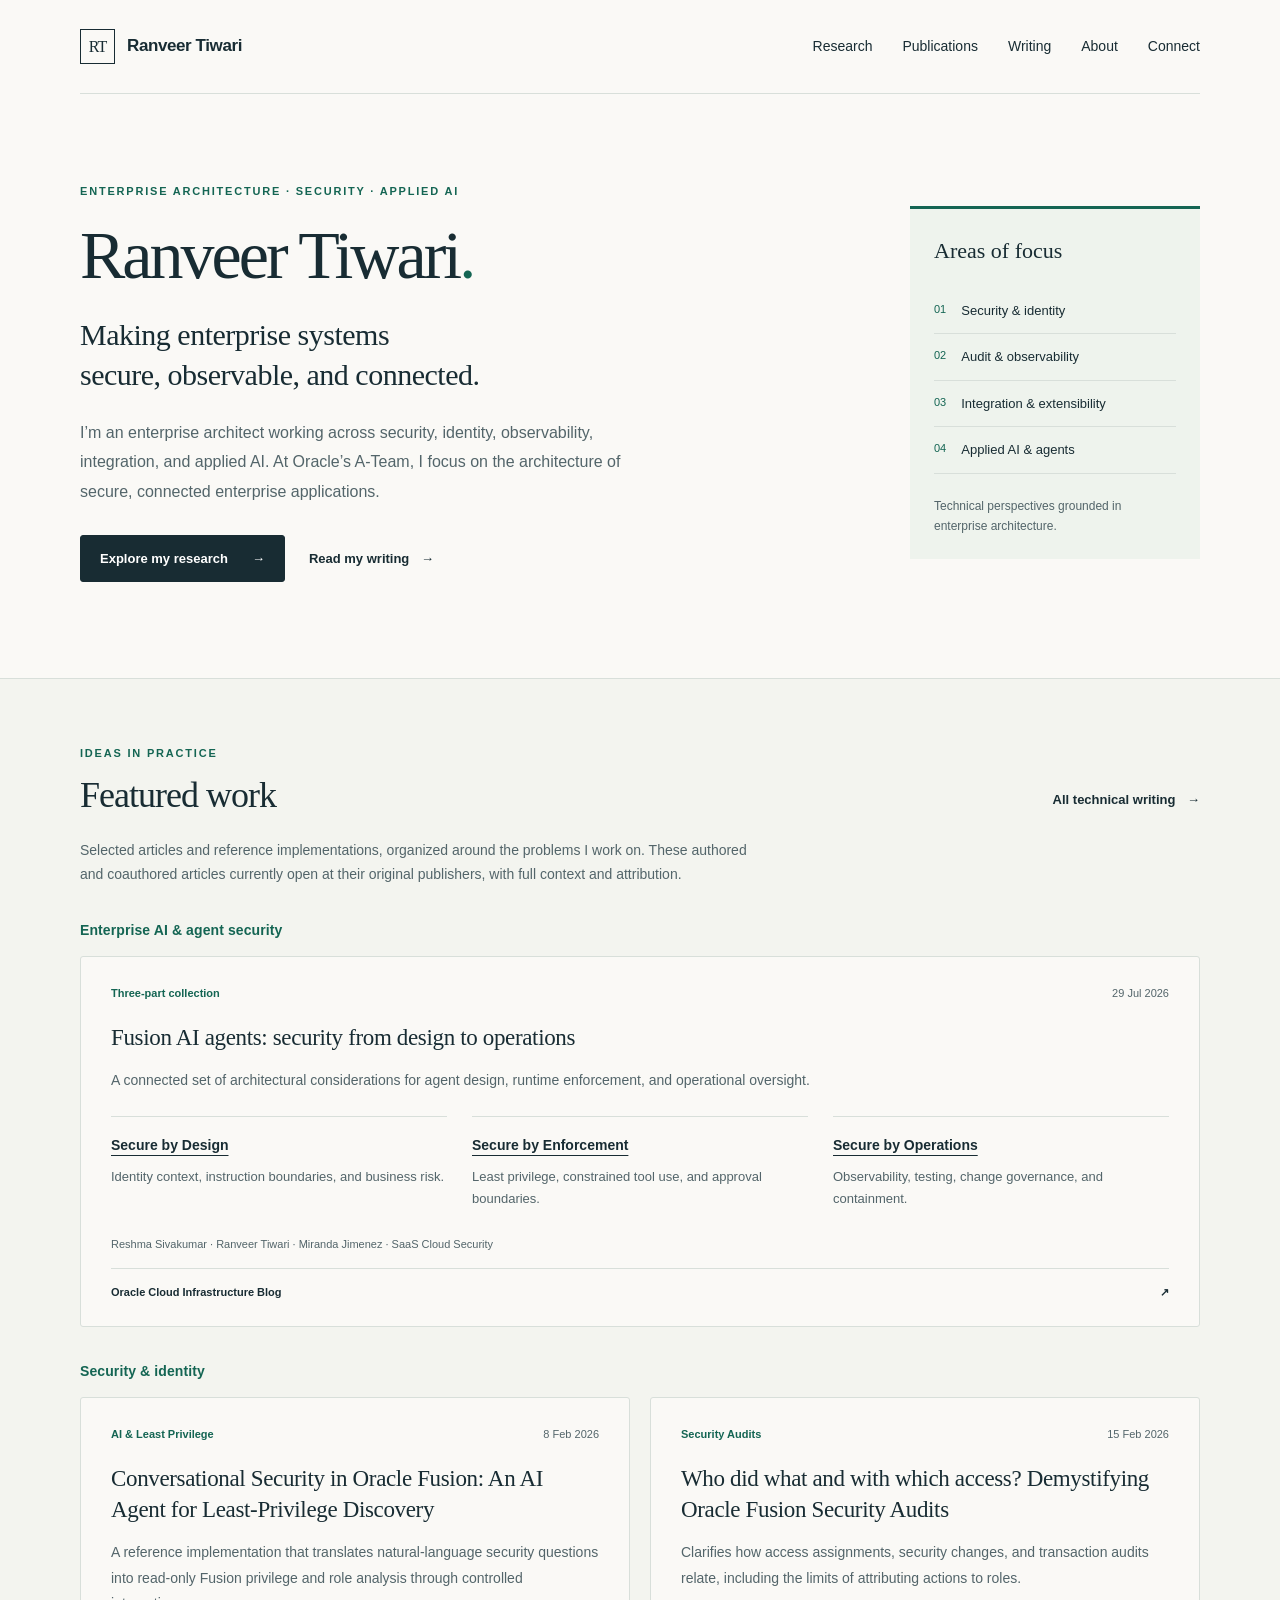
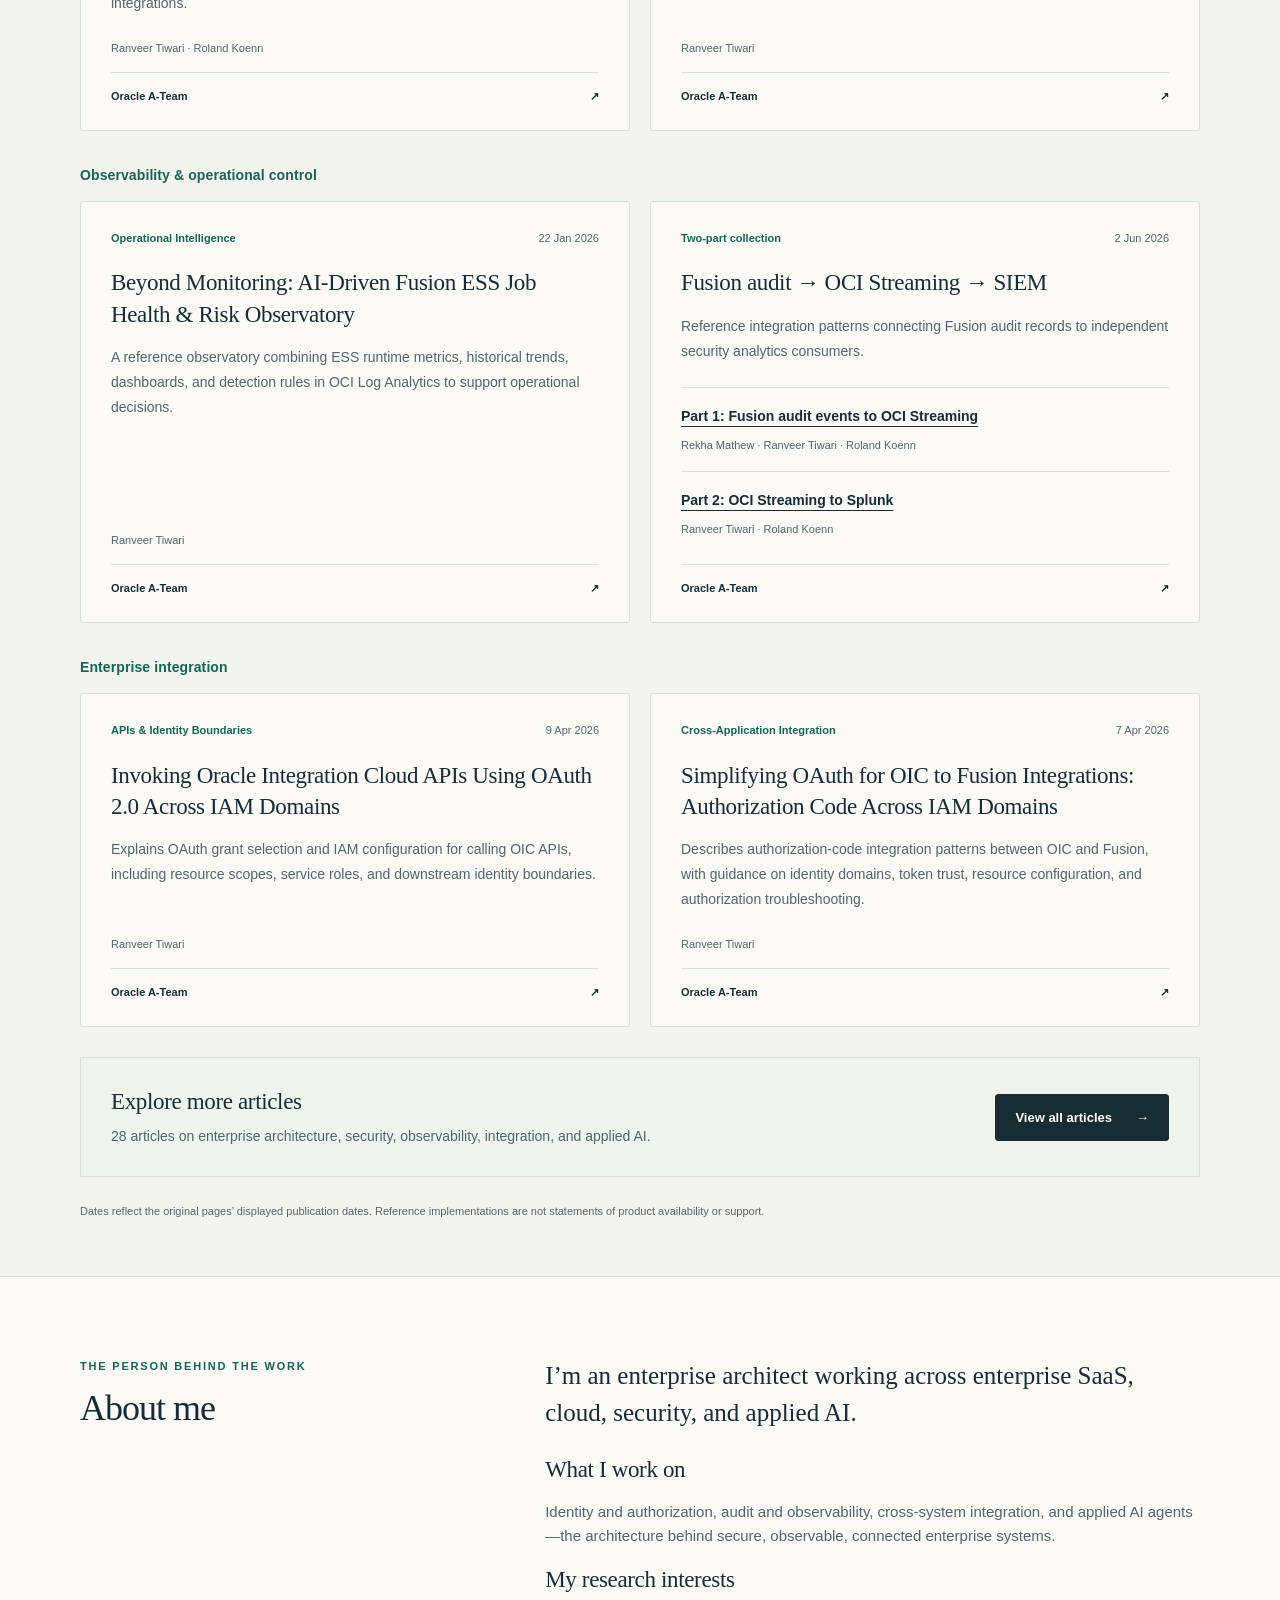
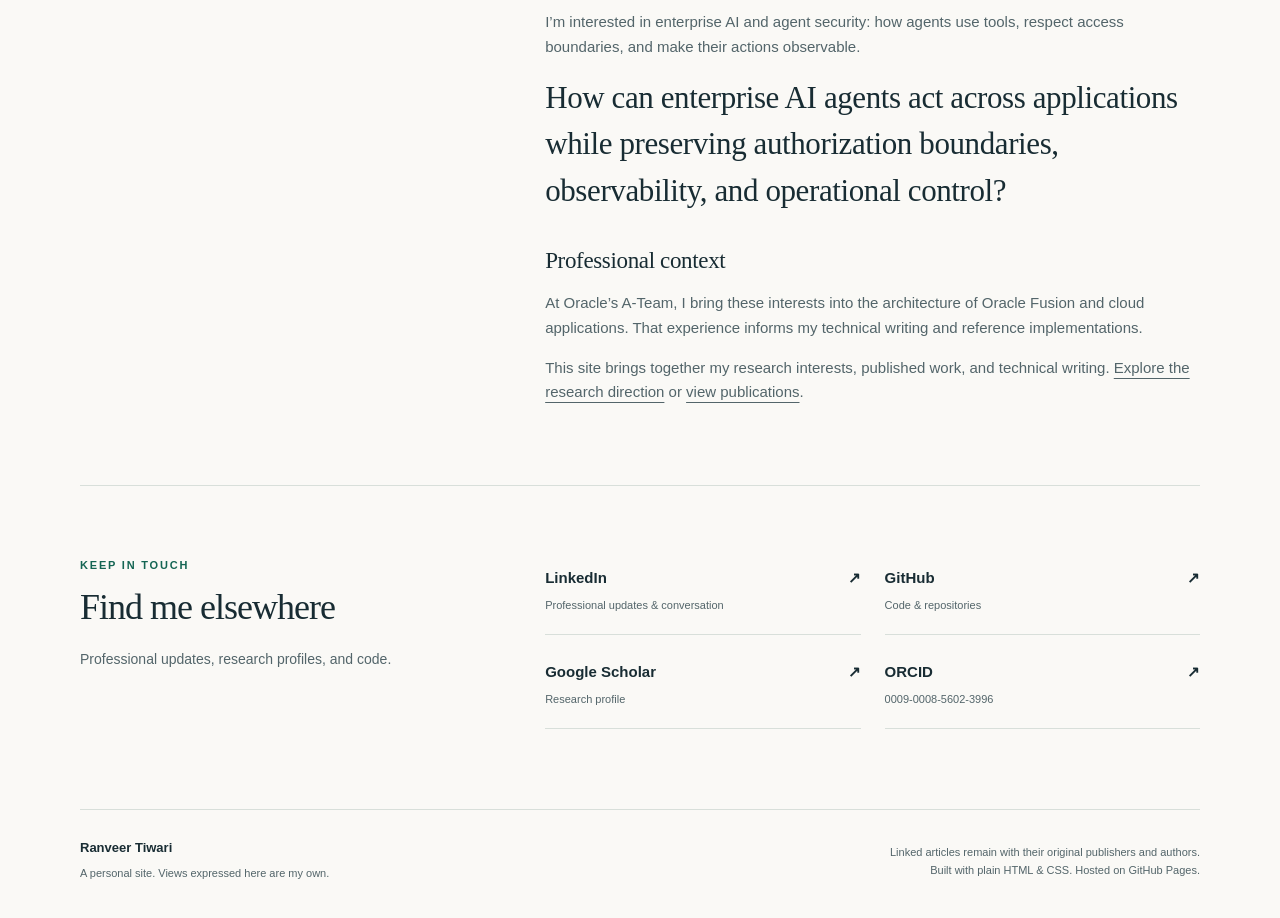
==== commit 8fa20ac8: "Clarify articles and separate research publications" ====
--- a/index.html
+++ b/index.html
@@ -37,6 +37,7 @@
     <a class="brand" href="/" aria-label="Ranveer Tiwari home"><span class="monogram" aria-hidden="true">RT</span>Ranveer Tiwari</a>
     <nav aria-label="Main navigation">
       <a href="/research/">Research</a>
+      <a href="/publications/">Publications</a>
       <a href="/writing/">Writing</a>
       <a href="#about">About</a>
       <a href="#connect">Connect</a>
@@ -75,7 +76,7 @@
         </div>
         <p class="section-intro">Selected articles and reference implementations, organized around the problems I work on. These authored and coauthored articles currently open at their original publishers, with full context and attribution.</p>
         <section class="featured-group" aria-labelledby="featured-ai">
-          <h3 class="featured-group-title" id="featured-ai">Enterprise AI security</h3>
+          <h3 class="featured-group-title" id="featured-ai">Enterprise AI &amp; agent security</h3>
           <article class="article-card collection-card">
             <div class="article-meta"><span>Three-part collection</span><time datetime="2026-07-29">29 Jul 2026</time></div>
             <h4>Fusion AI agents: security from design to operations</h4>
@@ -130,7 +131,26 @@
             </article>
           </div>
         </section>
-        <div class="archive-callout"><div><h3>Explore the writing archive</h3><p>28 articles across Oracle A-Team and other Oracle publications, organized by year and topic.</p></div><a class="button" href="/writing/">View all articles <span aria-hidden="true">→</span></a></div>
+        <section class="featured-group" aria-labelledby="featured-integration">
+          <h3 class="featured-group-title" id="featured-integration">Enterprise integration</h3>
+          <div class="article-grid">
+            <article class="article-card">
+              <div class="article-meta"><span>APIs &amp; Identity Boundaries</span><time datetime="2026-04-09">9 Apr 2026</time></div>
+              <h4><a href="https://www.ateam-oracle.com/invoking-oracle-integration-cloud-oic-apis-using-oauth-2-0-client-credentials-and-authorization-code-across-iam-domains">Invoking Oracle Integration Cloud APIs Using OAuth 2.0 Across IAM Domains</a></h4>
+              <p>Explains OAuth grant selection and IAM configuration for calling OIC APIs, including resource scopes, service roles, and downstream identity boundaries.</p>
+              <p class="byline">Ranveer Tiwari</p>
+              <span class="publication-label">Oracle A-Team <span aria-hidden="true">↗</span></span>
+            </article>
+            <article class="article-card">
+              <div class="article-meta"><span>Cross-Application Integration</span><time datetime="2026-04-07">7 Apr 2026</time></div>
+              <h4><a href="https://www.ateam-oracle.com/simplifying-oauth-for-oic-to-fusion-integrations-authorization-code-across-iam-domains">Simplifying OAuth for OIC to Fusion Integrations: Authorization Code Across IAM Domains</a></h4>
+              <p>Describes authorization-code integration patterns between OIC and Fusion, with guidance on identity domains, token trust, resource configuration, and authorization troubleshooting.</p>
+              <p class="byline">Ranveer Tiwari</p>
+              <span class="publication-label">Oracle A-Team <span aria-hidden="true">↗</span></span>
+            </article>
+          </div>
+        </section>
+        <div class="archive-callout"><div><h3>Explore more articles</h3><p>28 articles on enterprise architecture, security, observability, integration, and applied AI.</p></div><a class="button" href="/writing/">View all articles <span aria-hidden="true">→</span></a></div>
         <p class="source-note">Dates reflect the original pages’ displayed publication dates. Reference implementations are not statements of product availability or support.</p>
       </div>
     </section>
@@ -138,12 +158,15 @@
     <section class="about-section wrap" id="about" aria-labelledby="about-title">
       <div><p class="eyebrow">The person behind the work</p><h2 id="about-title">About me</h2></div>
       <div class="about-copy">
-        <p class="about-lead">I work at the intersection of enterprise SaaS, cloud architecture, security, and applied AI.</p>
+        <p class="about-lead">I’m an enterprise architect working across enterprise SaaS, cloud, security, and applied AI.</p>
         <h3>What I work on</h3>
-        <p>Identity and authorization, audit and observability, cross-system integration, and applied AI agents. My work at Oracle’s A-Team brings these interests into the architecture of Oracle Fusion and cloud applications.</p>
-        <h3>The question behind the work</h3>
+        <p>Identity and authorization, audit and observability, cross-system integration, and applied AI agents—the architecture behind secure, observable, connected enterprise systems.</p>
+        <h3>My research interests</h3>
+        <p>I’m interested in enterprise AI and agent security: how agents use tools, respect access boundaries, and make their actions observable.</p>
         <p class="research-question">How can enterprise AI agents act across applications while preserving authorization boundaries, observability, and operational control?</p>
-        <p>This site brings together my research interests, published work, and technical writing. <a href="/research/">Explore the research direction</a> or <a href="/research/#publications">view publications</a>.</p>
+        <h3>Professional context</h3>
+        <p>At Oracle’s A-Team, I bring these interests into the architecture of Oracle Fusion and cloud applications. That experience informs my technical writing and reference implementations.</p>
+        <p>This site brings together my research interests, published work, and technical writing. <a href="/research/">Explore the research direction</a> or <a href="/publications/">view publications</a>.</p>
       </div>
     </section>
 
--- a/assets/style.css
+++ b/assets/style.css
@@ -72,6 +72,7 @@
 .publication-details dd{margin:0;color:var(--muted);overflow-wrap:anywhere}
 .publication-card{max-width:900px}
 .research-section{padding-block:65px 55px}
+.research-interest-grid{grid-template-columns:repeat(3,minmax(0,1fr))}
 .publication-card .hero-actions{margin-top:0}
 .connect-section{display:grid;grid-template-columns:1fr 1.7fr;gap:80px;padding-block:70px 80px}
 .connect-section>div>p:last-child{font-size:14px;color:var(--muted);margin:18px 0 0}
@@ -125,5 +126,7 @@
 @media(max-width:700px){.wrap{width:calc(100% - 40px)}.site-header{padding-block:20px;gap:16px;flex-wrap:wrap}.brand{font-size:15px}nav{gap:19px;font-size:13px}.monogram{width:30px;height:30px}.hero{grid-template-columns:1fr;gap:35px;padding-block:48px 50px}h1{font-size:49px;letter-spacing:-2px}.hero-deck{font-size:27px}.hero-description{font-size:15px}.hero-actions{gap:19px}.focus-note{padding:23px}.focus-note ol{display:grid;grid-template-columns:1fr 1fr;gap:0 20px;margin-block:15px}.focus-note li{font-size:12px;gap:9px}.section-heading{display:block}.section-heading>.text-link{display:inline-block;margin:20px 0 0}.writing-section{padding-block:43px}.article-grid{grid-template-columns:1fr;gap:16px}.article-card{padding:23px}h2{font-size:32px}h3{font-size:23px}.article-meta{margin-bottom:17px}.about-section,.connect-section{grid-template-columns:1fr;gap:28px;padding-block:48px}.profile-grid{grid-template-columns:1fr 1fr;gap:12px 22px}.site-footer{flex-direction:column;gap:15px}.site-footer>p{text-align:left}}
 @media(max-width:380px){.brand{font-size:14px}nav{gap:16px}.site-header{gap:18px}h1{font-size:43px}.profile-grid,.focus-note ol{grid-template-columns:1fr}.hero-actions{align-items:flex-start;flex-direction:column}.article-card{padding:20px}}
 @media(max-width:700px){.security-series{grid-template-columns:1fr;gap:14px}.featured-group{margin-top:28px}.article-card h4{font-size:23px}.publication-details{grid-template-columns:1fr;gap:3px}.publication-details dd{margin-bottom:12px}nav{flex-wrap:wrap}.research-question,.about-copy .research-question{font-size:24px}}
+@media(max-width:960px){.research-interest-grid{grid-template-columns:repeat(2,minmax(0,1fr))}}
+@media(max-width:700px){.research-interest-grid{grid-template-columns:1fr}}
 @media(prefers-reduced-motion:reduce){html{scroll-behavior:auto}}
 @media print{body{background:white;font-size:11pt}.wrap{width:100%}.site-header nav,.hero-actions,.focus-note,.skip-link{display:none}.hero{display:block;padding:25px 0}.hero h1{font-size:36pt}.writing-section{padding:25px 0}.article-grid{display:block}.article-card{break-inside:avoid;margin-bottom:15px}.about-section,.connect-section{display:block;padding:25px 0}.site-footer{font-size:9pt}}
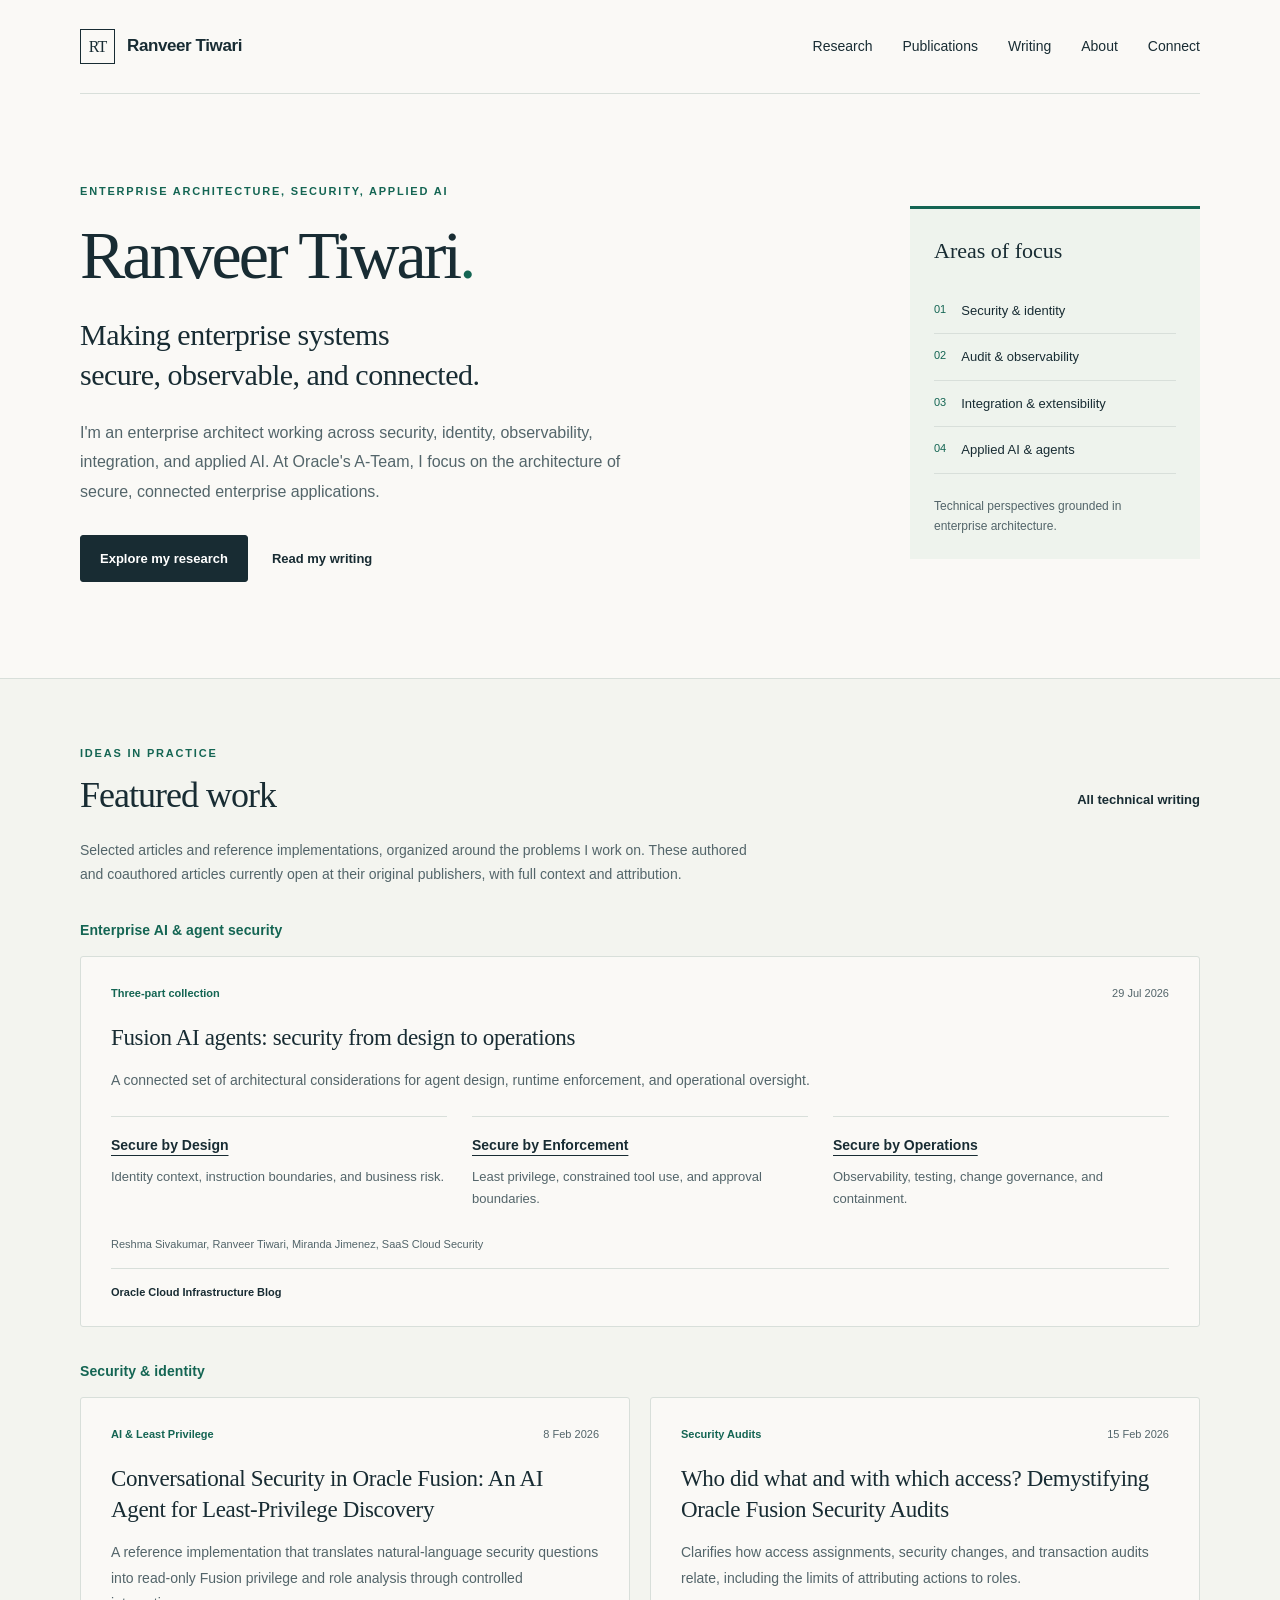
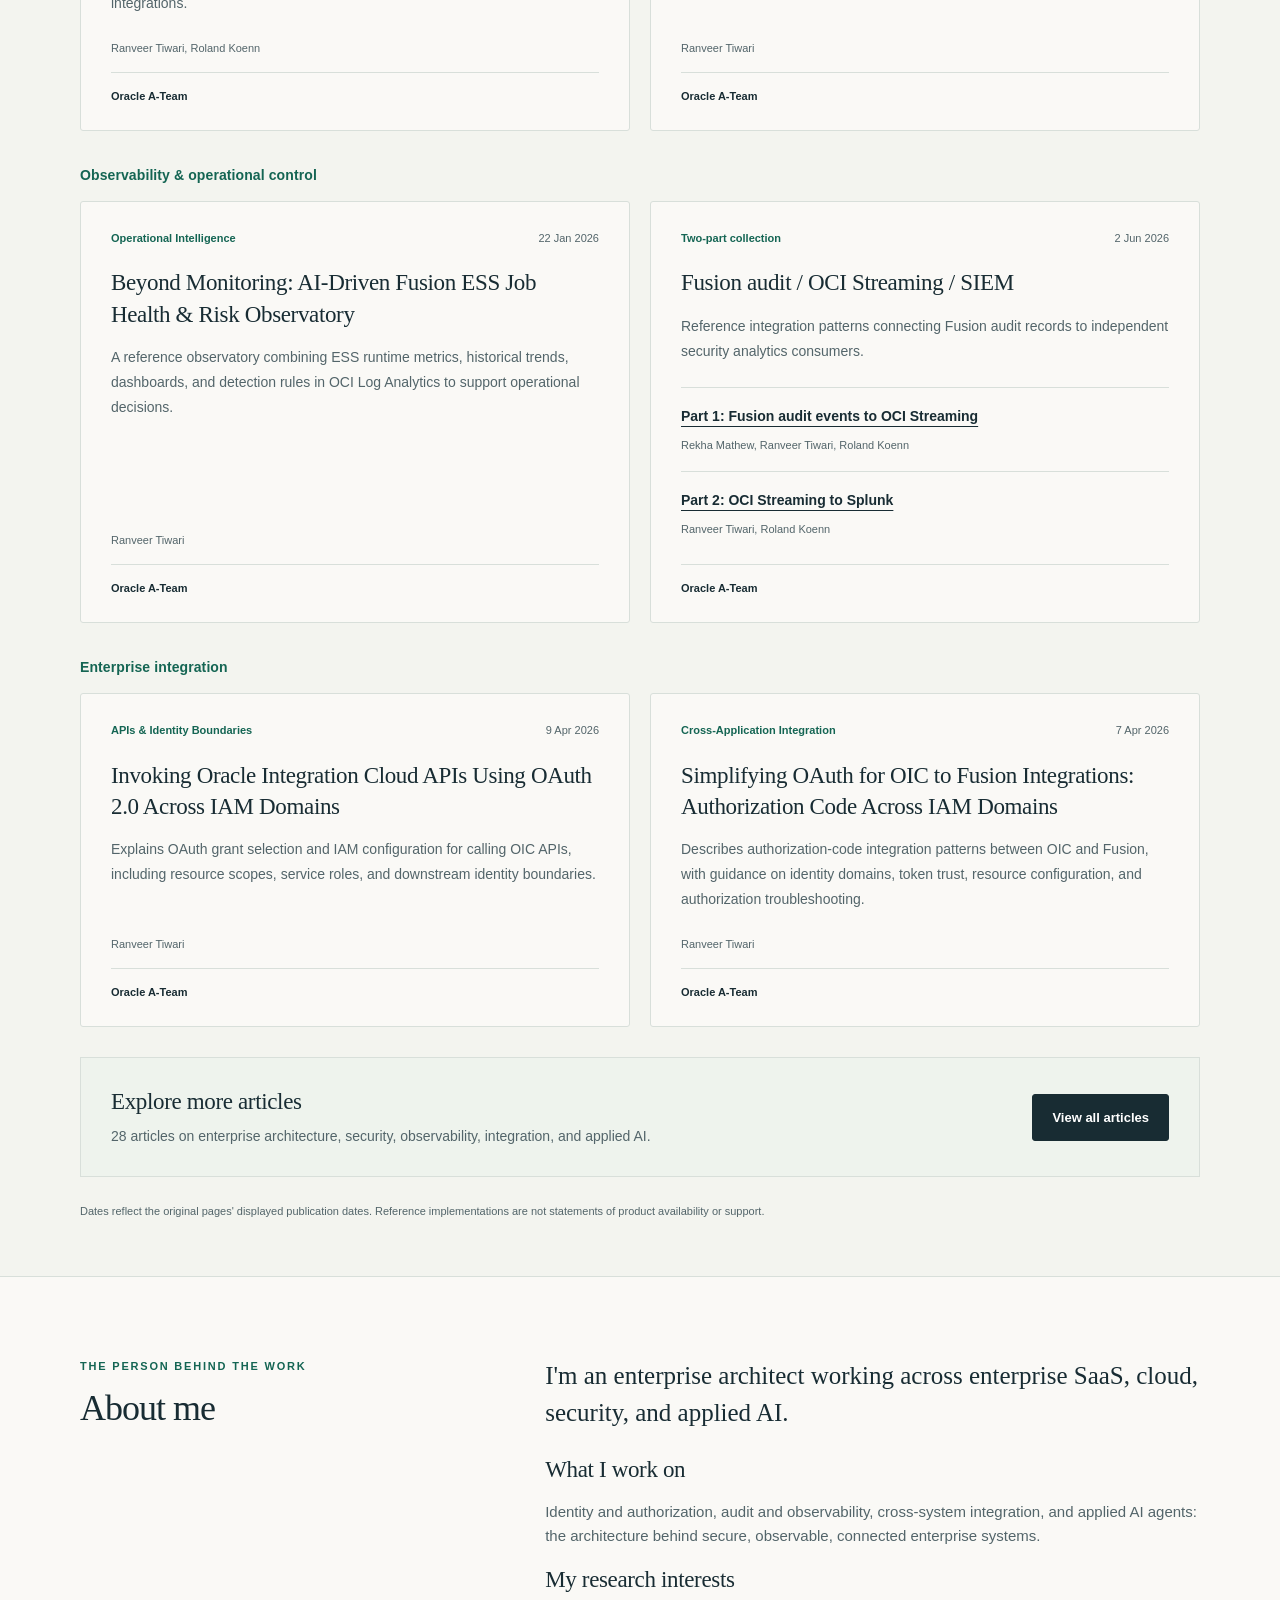
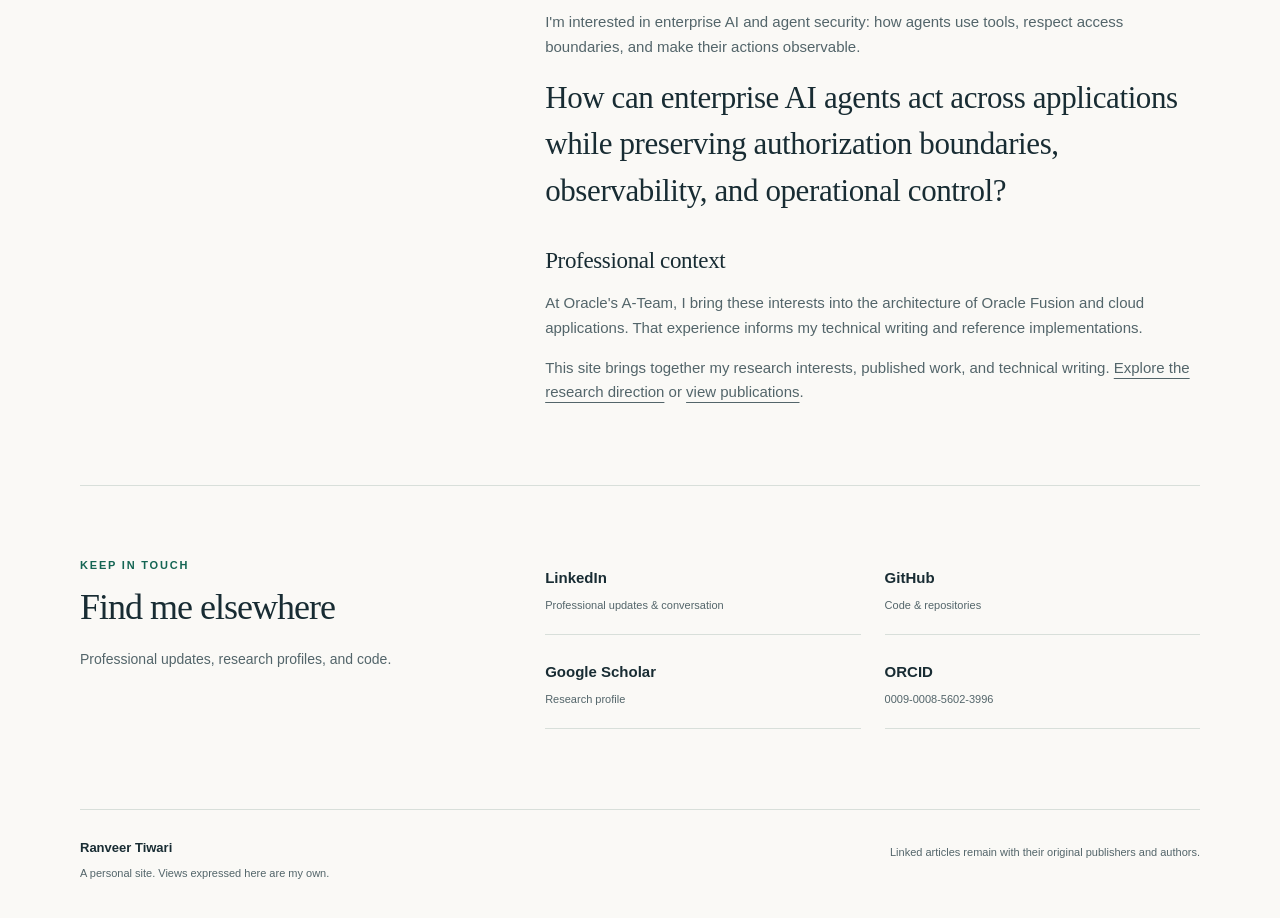
==== commit ebe94b97: "Simplify site punctuation and remove hosting credits" ====
--- a/index.html
+++ b/index.html
@@ -4,14 +4,14 @@
   <meta charset="utf-8">
   <meta name="viewport" content="width=device-width, initial-scale=1">
   <meta name="color-scheme" content="light">
-  <title>Ranveer Tiwari — Enterprise Architecture, Security &amp; Applied AI</title>
-  <meta name="description" content="Ranveer Tiwari’s research interests, publications, and technical writing on enterprise architecture, security, identity, observability, integration, and applied AI.">
-  <link rel="canonical" href="https://ranvet.github.io/">
+  <title>Ranveer Tiwari | Enterprise Architecture, Security &amp; Applied AI</title>
+  <meta name="description" content="Ranveer Tiwari's research interests, publications, and technical writing on enterprise architecture, security, identity, observability, integration, and applied AI.">
+  <link rel="canonical" href="https://ranveertiwari.com/">
   <meta property="og:type" content="website">
   <meta property="og:site_name" content="Ranveer Tiwari">
-  <meta property="og:title" content="Ranveer Tiwari — Enterprise Architecture, Security &amp; Applied AI">
+  <meta property="og:title" content="Ranveer Tiwari | Enterprise Architecture, Security &amp; Applied AI">
   <meta property="og:description" content="Research interests, published work, and reference architectures for secure, observable enterprise systems.">
-  <meta property="og:url" content="https://ranvet.github.io/">
+  <meta property="og:url" content="https://ranveertiwari.com/">
   <meta name="twitter:card" content="summary">
   <link rel="icon" href="/assets/favicon.svg" type="image/svg+xml">
   <link rel="stylesheet" href="/assets/style.css">
@@ -20,7 +20,7 @@
     "@context": "https://schema.org",
     "@type": "Person",
     "name": "Ranveer Tiwari",
-    "url": "https://ranvet.github.io/",
+    "url": "https://ranveertiwari.com/",
     "sameAs": [
       "https://github.com/Ranvet",
       "https://www.linkedin.com/in/ranveertiwari/",
@@ -47,13 +47,13 @@
   <main id="main">
     <section class="hero wrap" aria-labelledby="intro-title">
       <div class="hero-copy">
-        <p class="eyebrow">Enterprise Architecture · Security · Applied AI</p>
+        <p class="eyebrow">Enterprise Architecture, Security, Applied AI</p>
         <h1 id="intro-title">Ranveer Tiwari<span class="name-dot">.</span></h1>
         <p class="hero-deck">Making enterprise systems<br class="desktop-break"> secure, observable, and connected.</p>
-        <p class="hero-description">I’m an enterprise architect working across security, identity, observability, integration, and applied AI. At Oracle’s A-Team, I focus on the architecture of secure, connected enterprise applications.</p>
+        <p class="hero-description">I'm an enterprise architect working across security, identity, observability, integration, and applied AI. At Oracle's A-Team, I focus on the architecture of secure, connected enterprise applications.</p>
         <div class="hero-actions">
-          <a class="button" href="/research/">Explore my research <span aria-hidden="true">→</span></a>
-          <a class="text-link" href="/writing/">Read my writing <span aria-hidden="true">→</span></a>
+          <a class="button" href="/research/">Explore my research</a>
+          <a class="text-link" href="/writing/">Read my writing</a>
         </div>
       </div>
       <aside class="focus-note" aria-label="Areas of focus">
@@ -72,7 +72,7 @@
       <div class="wrap">
         <div class="section-heading">
           <div><p class="eyebrow">Ideas in practice</p><h2 id="writing-title">Featured work</h2></div>
-          <a class="text-link" href="/writing/">All technical writing <span aria-hidden="true">→</span></a>
+          <a class="text-link" href="/writing/">All technical writing</a>
         </div>
         <p class="section-intro">Selected articles and reference implementations, organized around the problems I work on. These authored and coauthored articles currently open at their original publishers, with full context and attribution.</p>
         <section class="featured-group" aria-labelledby="featured-ai">
@@ -86,8 +86,8 @@
               <li><a href="https://blogs.oracle.com/cloud-infrastructure/fusion-ai-agents-secure-by-enforcement">Secure by Enforcement</a><span>Least privilege, constrained tool use, and approval boundaries.</span></li>
               <li><a href="https://blogs.oracle.com/cloud-infrastructure/fusion-ai-agents-secure-by-operations">Secure by Operations</a><span>Observability, testing, change governance, and containment.</span></li>
             </ol>
-            <p class="byline">Reshma Sivakumar · Ranveer Tiwari · Miranda Jimenez · SaaS Cloud Security</p>
-            <span class="publication-label">Oracle Cloud Infrastructure Blog <span aria-hidden="true">↗</span></span>
+            <p class="byline">Reshma Sivakumar, Ranveer Tiwari, Miranda Jimenez, SaaS Cloud Security</p>
+            <span class="publication-label">Oracle Cloud Infrastructure Blog</span>
           </article>
         </section>
         <section class="featured-group" aria-labelledby="featured-identity">
@@ -97,15 +97,15 @@
               <div class="article-meta"><span>AI &amp; Least Privilege</span><time datetime="2026-02-08">8 Feb 2026</time></div>
               <h4><a href="https://www.ateam-oracle.com/conversational-security-in-oracle-fusion-an-ai-agent-for-least-privilege-discovery">Conversational Security in Oracle Fusion: An AI Agent for Least-Privilege Discovery</a></h4>
               <p>A reference implementation that translates natural-language security questions into read-only Fusion privilege and role analysis through controlled integrations.</p>
-              <p class="byline">Ranveer Tiwari · Roland Koenn</p>
-              <span class="publication-label">Oracle A-Team <span aria-hidden="true">↗</span></span>
+              <p class="byline">Ranveer Tiwari, Roland Koenn</p>
+              <span class="publication-label">Oracle A-Team</span>
             </article>
             <article class="article-card">
               <div class="article-meta"><span>Security Audits</span><time datetime="2026-02-15">15 Feb 2026</time></div>
               <h4><a href="https://www.ateam-oracle.com/who-did-what-and-with-which-access-demystifying-oracle-fusion-security-audits">Who did what and with which access? Demystifying Oracle Fusion Security Audits</a></h4>
               <p>Clarifies how access assignments, security changes, and transaction audits relate, including the limits of attributing actions to roles.</p>
               <p class="byline">Ranveer Tiwari</p>
-              <span class="publication-label">Oracle A-Team <span aria-hidden="true">↗</span></span>
+              <span class="publication-label">Oracle A-Team</span>
             </article>
           </div>
         </section>
@@ -117,17 +117,17 @@
               <h4><a href="https://www.ateam-oracle.com/beyond-monitoring-ai-driven-fusion-ess-job-health-risk-observatory-operational-intelligence-for-ess-jobs-with-oci-log-analytics">Beyond Monitoring: AI-Driven Fusion ESS Job Health &amp; Risk Observatory</a></h4>
               <p>A reference observatory combining ESS runtime metrics, historical trends, dashboards, and detection rules in OCI Log Analytics to support operational decisions.</p>
               <p class="byline">Ranveer Tiwari</p>
-              <span class="publication-label">Oracle A-Team <span aria-hidden="true">↗</span></span>
+              <span class="publication-label">Oracle A-Team</span>
             </article>
             <article class="article-card collection-card">
               <div class="article-meta"><span>Two-part collection</span><time datetime="2026-06-02">2 Jun 2026</time></div>
-              <h4>Fusion audit → OCI Streaming → SIEM</h4>
+              <h4>Fusion audit / OCI Streaming / SIEM</h4>
               <p>Reference integration patterns connecting Fusion audit records to independent security analytics consumers.</p>
               <ol class="series-links">
-                <li><a href="https://www.ateam-oracle.com/part-1-streaming-oracle-fusion-cloud-audit-events-to-oci-streaming-using-oracle-integration">Part 1: Fusion audit events to OCI Streaming</a><span class="series-byline">Rekha Mathew · Ranveer Tiwari · Roland Koenn</span></li>
-                <li><a href="https://www.ateam-oracle.com/part-2-integrating-oci-streaming-with-siem-platforms-splunk-using-oci-functions-and-kafka-connect">Part 2: OCI Streaming to Splunk</a><span class="series-byline">Ranveer Tiwari · Roland Koenn</span></li>
+                <li><a href="https://www.ateam-oracle.com/part-1-streaming-oracle-fusion-cloud-audit-events-to-oci-streaming-using-oracle-integration">Part 1: Fusion audit events to OCI Streaming</a><span class="series-byline">Rekha Mathew, Ranveer Tiwari, Roland Koenn</span></li>
+                <li><a href="https://www.ateam-oracle.com/part-2-integrating-oci-streaming-with-siem-platforms-splunk-using-oci-functions-and-kafka-connect">Part 2: OCI Streaming to Splunk</a><span class="series-byline">Ranveer Tiwari, Roland Koenn</span></li>
               </ol>
-              <span class="publication-label">Oracle A-Team <span aria-hidden="true">↗</span></span>
+              <span class="publication-label">Oracle A-Team</span>
             </article>
           </div>
         </section>
@@ -139,33 +139,33 @@
               <h4><a href="https://www.ateam-oracle.com/invoking-oracle-integration-cloud-oic-apis-using-oauth-2-0-client-credentials-and-authorization-code-across-iam-domains">Invoking Oracle Integration Cloud APIs Using OAuth 2.0 Across IAM Domains</a></h4>
               <p>Explains OAuth grant selection and IAM configuration for calling OIC APIs, including resource scopes, service roles, and downstream identity boundaries.</p>
               <p class="byline">Ranveer Tiwari</p>
-              <span class="publication-label">Oracle A-Team <span aria-hidden="true">↗</span></span>
+              <span class="publication-label">Oracle A-Team</span>
             </article>
             <article class="article-card">
               <div class="article-meta"><span>Cross-Application Integration</span><time datetime="2026-04-07">7 Apr 2026</time></div>
               <h4><a href="https://www.ateam-oracle.com/simplifying-oauth-for-oic-to-fusion-integrations-authorization-code-across-iam-domains">Simplifying OAuth for OIC to Fusion Integrations: Authorization Code Across IAM Domains</a></h4>
               <p>Describes authorization-code integration patterns between OIC and Fusion, with guidance on identity domains, token trust, resource configuration, and authorization troubleshooting.</p>
               <p class="byline">Ranveer Tiwari</p>
-              <span class="publication-label">Oracle A-Team <span aria-hidden="true">↗</span></span>
+              <span class="publication-label">Oracle A-Team</span>
             </article>
           </div>
         </section>
-        <div class="archive-callout"><div><h3>Explore more articles</h3><p>28 articles on enterprise architecture, security, observability, integration, and applied AI.</p></div><a class="button" href="/writing/">View all articles <span aria-hidden="true">→</span></a></div>
-        <p class="source-note">Dates reflect the original pages’ displayed publication dates. Reference implementations are not statements of product availability or support.</p>
+        <div class="archive-callout"><div><h3>Explore more articles</h3><p>28 articles on enterprise architecture, security, observability, integration, and applied AI.</p></div><a class="button" href="/writing/">View all articles</a></div>
+        <p class="source-note">Dates reflect the original pages' displayed publication dates. Reference implementations are not statements of product availability or support.</p>
       </div>
     </section>
 
     <section class="about-section wrap" id="about" aria-labelledby="about-title">
       <div><p class="eyebrow">The person behind the work</p><h2 id="about-title">About me</h2></div>
       <div class="about-copy">
-        <p class="about-lead">I’m an enterprise architect working across enterprise SaaS, cloud, security, and applied AI.</p>
+        <p class="about-lead">I'm an enterprise architect working across enterprise SaaS, cloud, security, and applied AI.</p>
         <h3>What I work on</h3>
-        <p>Identity and authorization, audit and observability, cross-system integration, and applied AI agents—the architecture behind secure, observable, connected enterprise systems.</p>
+        <p>Identity and authorization, audit and observability, cross-system integration, and applied AI agents: the architecture behind secure, observable, connected enterprise systems.</p>
         <h3>My research interests</h3>
-        <p>I’m interested in enterprise AI and agent security: how agents use tools, respect access boundaries, and make their actions observable.</p>
+        <p>I'm interested in enterprise AI and agent security: how agents use tools, respect access boundaries, and make their actions observable.</p>
         <p class="research-question">How can enterprise AI agents act across applications while preserving authorization boundaries, observability, and operational control?</p>
         <h3>Professional context</h3>
-        <p>At Oracle’s A-Team, I bring these interests into the architecture of Oracle Fusion and cloud applications. That experience informs my technical writing and reference implementations.</p>
+        <p>At Oracle's A-Team, I bring these interests into the architecture of Oracle Fusion and cloud applications. That experience informs my technical writing and reference implementations.</p>
         <p>This site brings together my research interests, published work, and technical writing. <a href="/research/">Explore the research direction</a> or <a href="/publications/">view publications</a>.</p>
       </div>
     </section>
@@ -173,17 +173,17 @@
     <section class="connect-section wrap" id="connect" aria-labelledby="connect-title">
       <div><p class="eyebrow">Keep in touch</p><h2 id="connect-title">Find me elsewhere</h2><p>Professional updates, research profiles, and code.</p></div>
       <div class="profile-grid">
-        <a href="https://www.linkedin.com/in/ranveertiwari/"><span>LinkedIn<small>Professional updates &amp; conversation</small></span><span aria-hidden="true">↗</span></a>
-        <a href="https://github.com/Ranvet"><span>GitHub<small>Code &amp; repositories</small></span><span aria-hidden="true">↗</span></a>
-        <a href="https://scholar.google.com/citations?user=N9rX1bMAAAAJ&amp;hl=en"><span>Google Scholar<small>Research profile</small></span><span aria-hidden="true">↗</span></a>
-        <a href="https://orcid.org/0009-0008-5602-3996"><span>ORCID<small>0009-0008-5602-3996</small></span><span aria-hidden="true">↗</span></a>
+        <a href="https://www.linkedin.com/in/ranveertiwari/"><span>LinkedIn<small>Professional updates &amp; conversation</small></span></a>
+        <a href="https://github.com/Ranvet"><span>GitHub<small>Code &amp; repositories</small></span></a>
+        <a href="https://scholar.google.com/citations?user=N9rX1bMAAAAJ&amp;hl=en"><span>Google Scholar<small>Research profile</small></span></a>
+        <a href="https://orcid.org/0009-0008-5602-3996"><span>ORCID<small>0009-0008-5602-3996</small></span></a>
       </div>
     </section>
   </main>
 
   <footer class="site-footer wrap">
     <div><a class="footer-name" href="/">Ranveer Tiwari</a><p>A personal site. Views expressed here are my own.</p></div>
-    <p>Linked articles remain with their original publishers and authors.<br>Built with plain HTML &amp; CSS. Hosted on GitHub Pages.</p>
+    <p>Linked articles remain with their original publishers and authors.</p>
   </footer>
 </body>
 </html>
